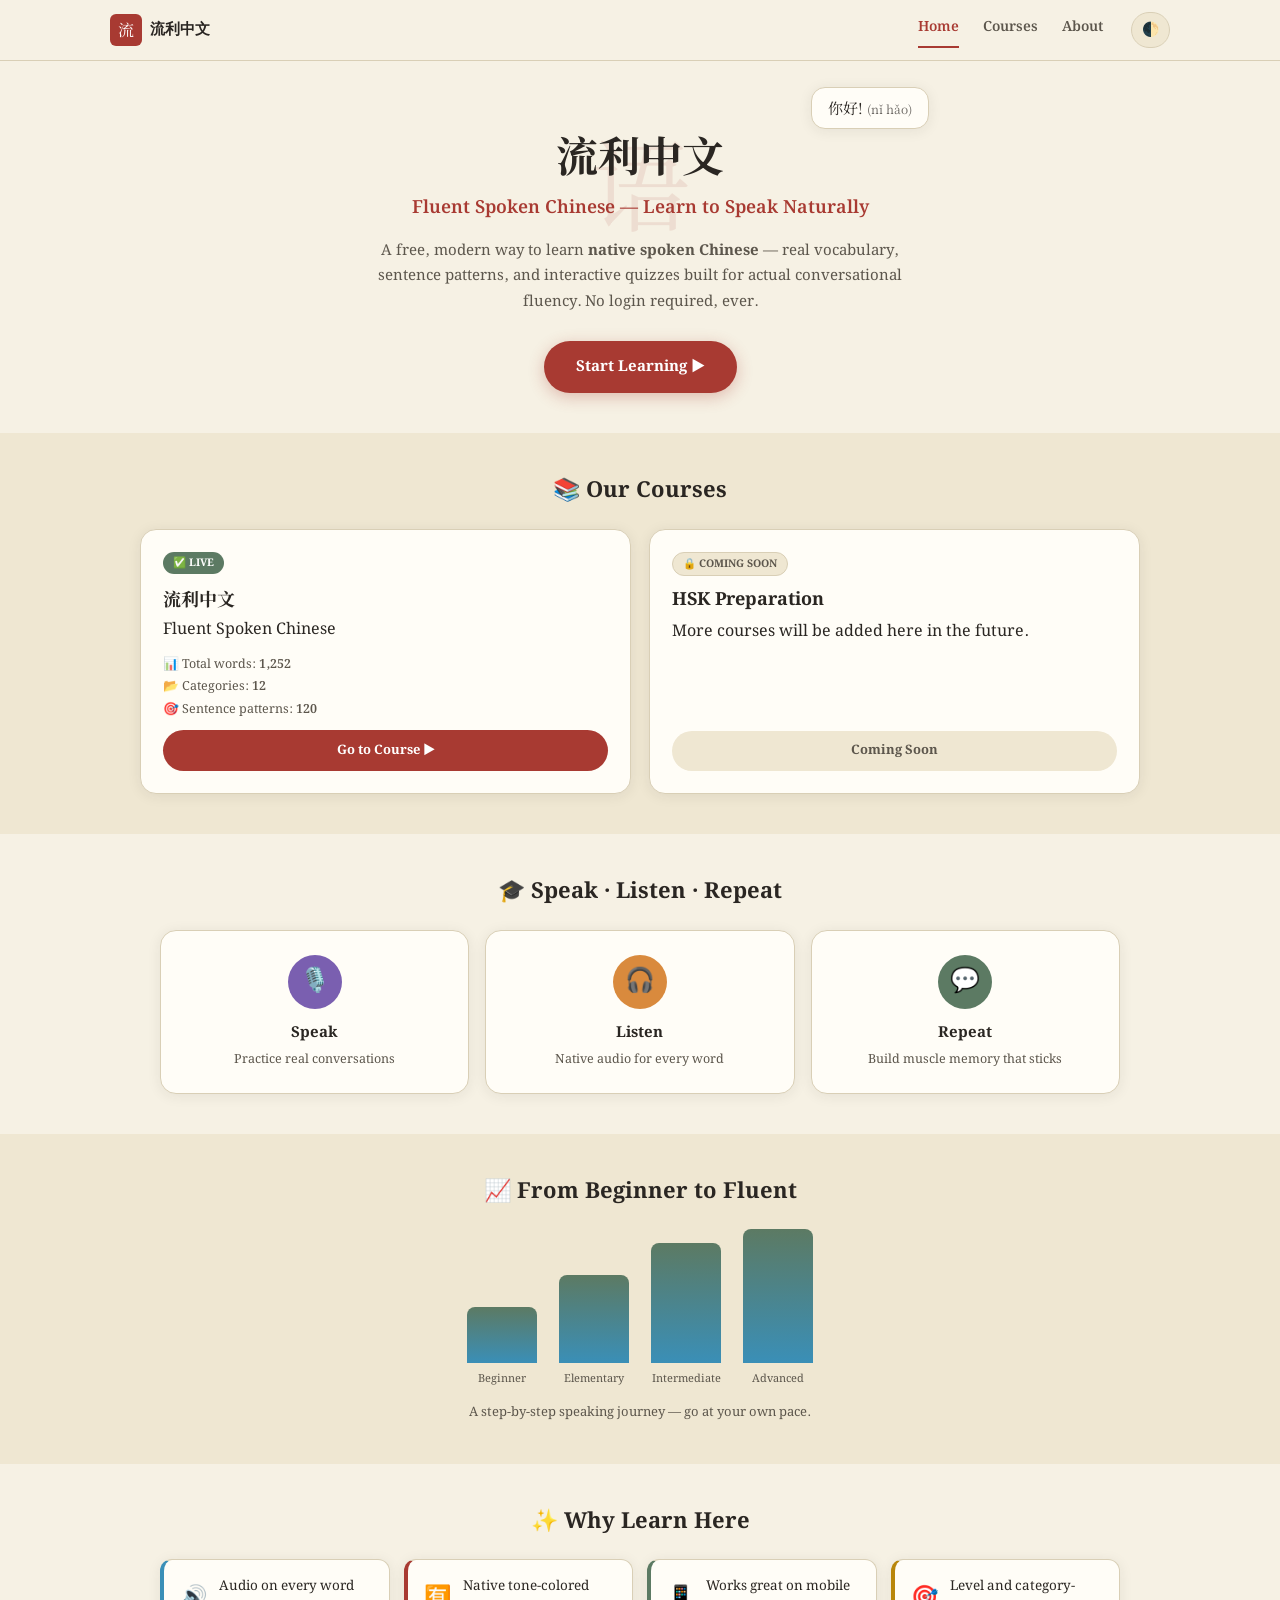
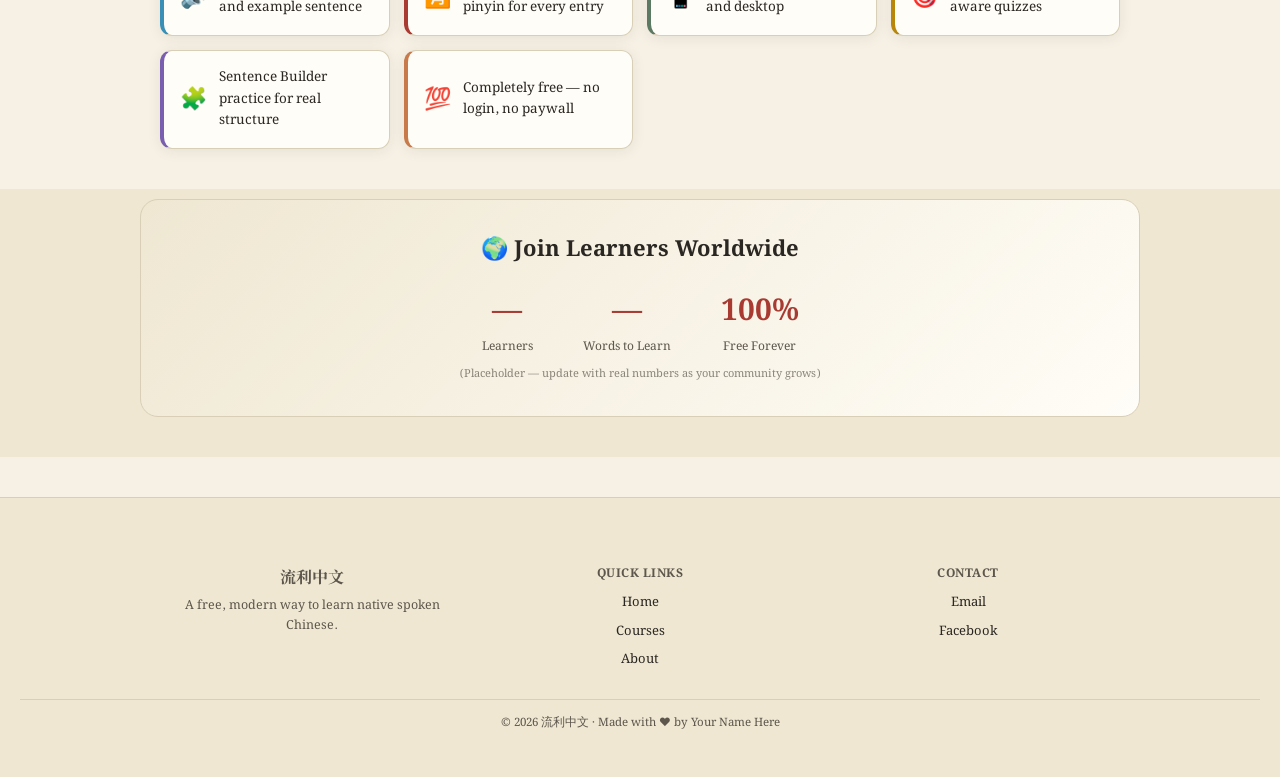
==== index.html @ a58ac1b2 "first commit" ====
<!DOCTYPE html>
<html lang="en" data-lang="en">

<head>
  <meta charset="UTF-8">
  <meta name="viewport" content="width=device-width, initial-scale=1.0">
  <title>流利中文 · Fluent Spoken Chinese — Free Native Spoken Chinese Course</title>
  <meta name="description" content="Learn native spoken Chinese for free — vocabulary, sentence patterns, and interactive quizzes designed for real conversational fluency. No login required.">
  <meta name="keywords" content="learn Chinese, spoken Chinese, Mandarin vocabulary, Chinese quiz, HSK, Chinese sentence patterns, free Chinese course">
  <meta property="og:title" content="流利中文 · Fluent Spoken Chinese">
  <meta property="og:description" content="A free, modern way to learn native spoken Chinese — vocabulary, patterns, and quizzes.">
  <meta property="og:type" content="website">
  <link rel="icon" href="data:image/svg+xml,<svg xmlns=%22http://www.w3.org/2000/svg%22 viewBox=%220 0 100 100%22><text y=%22.9em%22 font-size=%2290%22>流</text></svg>">
  <link rel="preconnect" href="https://fonts.googleapis.com">
  <link
    href="https://fonts.googleapis.com/css2?family=Noto+Serif+SC:wght@400;600;700&family=Noto+Serif+Bengali:wght@400;500;700&family=Inter:wght@400;500;600;700&display=swap"
    rel="stylesheet">
  
  <link rel="stylesheet" href="./fluency_course/fluencyStyle.css">
  
</head>

<body data-theme="light">

  <nav class="site-nav" id="siteNav">
    <div class="site-nav-inner">
      <a href="#" class="site-brand" data-nav="home">
        <span class="site-seal">流</span>
        <span class="site-brand-text">流利中文</span>
      </a>
      <button class="site-hamburger" id="siteHamburger" aria-label="Menu">☰</button>
      <div class="site-nav-links" id="siteNavLinks">
        <a href="#" data-nav="home" class="site-nav-link">Home</a>
        <a href="#" data-nav="courses" class="site-nav-link">Courses</a>
        <a href="#" data-nav="about" class="site-nav-link">About</a>
        <button class="site-theme-btn" id="siteThemeBtn" title="Toggle dark mode">🌓</button>
      </div>
    </div>
  </nav>

  <!-- ============ PAGE: HOME ============ -->
  <div id="pageHome" class="site-page">
    <section class="home-hero">
      <div class="home-hero-brush zh">语</div>
      <div class="hero-bubbles" id="heroBubbles"></div>
      <h1 class="home-hero-title zh">流利中文</h1>
      <p class="home-hero-sub">Fluent Spoken Chinese — Learn to Speak Naturally</p>
      <p class="home-hero-desc">A free, modern way to learn <strong>native spoken Chinese</strong> — real vocabulary, sentence patterns, and interactive quizzes built for actual conversational fluency. No login required, ever.</p>
      <button class="home-cta-btn" data-nav="courses">Start Learning ▶</button>
    </section>

    <section class="home-section">
      <h2 class="home-section-title">📚 Our Courses</h2>
      <div class="course-grid" id="homeCourseGrid"></div>
    </section>

    <section class="home-section">
      <h2 class="home-section-title">🎓 Speak · Listen · Repeat</h2>
      <div class="feature-icon-row">
        <div class="feature-icon-card fic-purple fade-in-up">
          <div class="fic-icon">🎙️</div>
          <div class="fic-title">Speak</div>
          <div class="fic-sub">Practice real conversations</div>
        </div>
        <div class="feature-icon-card fic-orange fade-in-up">
          <div class="fic-icon">🎧</div>
          <div class="fic-title">Listen</div>
          <div class="fic-sub">Native audio for every word</div>
        </div>
        <div class="feature-icon-card fic-green fade-in-up">
          <div class="fic-icon">💬</div>
          <div class="fic-title">Repeat</div>
          <div class="fic-sub">Build muscle memory that sticks</div>
        </div>
      </div>
    </section>

    <section class="home-section">
      <h2 class="home-section-title">📈 From Beginner to Fluent</h2>
      <div class="journey-bar fade-in-up">
        <div class="journey-step" style="--h:35%;"><div class="journey-fill"></div><span>Beginner</span></div>
        <div class="journey-step" style="--h:55%;"><div class="journey-fill"></div><span>Elementary</span></div>
        <div class="journey-step" style="--h:75%;"><div class="journey-fill"></div><span>Intermediate</span></div>
        <div class="journey-step" style="--h:100%;"><div class="journey-fill"></div><span>Advanced</span></div>
      </div>
      <p class="journey-caption">A step-by-step speaking journey — go at your own pace.</p>
    </section>

    <section class="home-section">
      <h2 class="home-section-title">✨ Why Learn Here</h2>
      <div class="why-grid">
        <div class="why-card wc-1 fade-in-up">🔊<span>Audio on every word and example sentence</span></div>
        <div class="why-card wc-2 fade-in-up">🈶<span>Native tone-colored pinyin for every entry</span></div>
        <div class="why-card wc-3 fade-in-up">📱<span>Works great on mobile and desktop</span></div>
        <div class="why-card wc-4 fade-in-up">🎯<span>Level and category-aware quizzes</span></div>
        <div class="why-card wc-5 fade-in-up">🧩<span>Sentence Builder practice for real structure</span></div>
        <div class="why-card wc-6 fade-in-up">💯<span>Completely free — no login, no paywall</span></div>
      </div>
    </section>

    <section class="home-section social-proof-section">
      <div class="social-proof-box fade-in-up">
        <h2 class="home-section-title">🌍 Join Learners Worldwide</h2>
        <div class="social-proof-grid">
          <div><div class="sp-num">—</div><div class="sp-label">Learners</div></div>
          <div><div class="sp-num">—</div><div class="sp-label">Words to Learn</div></div>
          <div><div class="sp-num">100%</div><div class="sp-label">Free Forever</div></div>
        </div>
        <p class="sp-note">(Placeholder — update with real numbers as your community grows)</p>
      </div>
    </section>
  </div>

  <!-- ============ PAGE: ABOUT ============ -->
  <div id="pageAbout" class="site-page" style="display:none;">
    <section class="about-hero-pro">
      <div class="about-hero-pro-inner">
        <div class="about-photo-wrap">
          <img class="about-photo" src="[data-uri]" alt="Creator photo">
        </div>
        <div class="about-hero-text">
          <span class="about-kicker">👋 THE PERSON BEHIND 流利中文</span>
          <h1>Your Name Here</h1>
          <p class="about-role">Creator &amp; Chinese Learner</p>
          <div class="about-links">
            <a href="mailto:hello@example.com">✉️ Email</a>
            <a href="#">📘 Facebook</a>
            <a href="#">▶️ YouTube</a>
          </div>
        </div>
      </div>
    </section>

    <section class="about-body">
      <div class="about-card fade-in-up">
        <h3>📖 My Story</h3>
        <p>Hi! I'm the creator of 流利中文. I started learning Chinese myself and realized how hard it was to find resources focused on <em>real, native spoken Chinese</em> rather than textbook phrases — so I decided to build the course I wished I had.</p>
        <p class="about-placeholder-note">(This is placeholder text — replace with your own story anytime.)</p>
      </div>
      <div class="about-card fade-in-up">
        <h3>🎯 Mission</h3>
        <p>To make practical, native-sounding spoken Chinese accessible to anyone in the world who wants to learn it — completely free, forever.</p>
      </div>
    </section>

    <section class="home-section">
      <h2 class="home-section-title">💼 My Other Projects</h2>
      <div class="projects-grid">
        <div class="project-card fade-in-up">
          <div class="project-thumb">🚀</div>
          <div class="project-name">Project One</div>
          <div class="project-desc">A short description of this project goes here.</div>
          <a href="#" class="project-link">Visit ↗</a>
        </div>
        <div class="project-card fade-in-up">
          <div class="project-thumb">🎨</div>
          <div class="project-name">Project Two</div>
          <div class="project-desc">A short description of this project goes here.</div>
          <a href="#" class="project-link">Visit ↗</a>
        </div>
        <div class="project-card fade-in-up">
          <div class="project-thumb">📦</div>
          <div class="project-name">Project Three</div>
          <div class="project-desc">A short description of this project goes here.</div>
          <a href="#" class="project-link">Visit ↗</a>
        </div>
      </div>
    </section>
  </div>

  <!-- ============ PAGE: COURSES ============ -->
  <div id="pageCourses" class="site-page" style="display:none;">
    <section class="home-section">
      <h1 class="home-section-title">📚 All Courses</h1>
      <div class="course-grid" id="coursesPageGrid"></div>
    </section>
  </div>

  <!-- ============ PAGE: APP (existing vocabulary course) ============ -->
  <div id="pageApp" class="site-page" style="display:none;">

  <header>
    <div class="brand">
      <button class="pill-btn" id="menuToggle" style="display:none; padding:7px 10px;" aria-label="Menu">☰</button>
      <div class="seal">流</div>
      <h1>流利中文 <span data-lang-el="bn">ফ্লুয়েন্ট স্পোকেন চাইনিজ · ডেমো</span><span data-lang-el="en">Fluent Spoken
          Chinese · Demo</span></h1>
    </div>
    <div class="header-controls">
      <button class="pill-btn" id="langBtn">🌐 <span data-lang-el="bn">English করো</span><span data-lang-el="en">Switch
          to Bangla</span></button>
      <button class="pill-btn" id="themeBtn">🌓 <span data-lang-el="bn">ডার্ক মোড</span><span data-lang-el="en">Dark
          Mode</span></button>
      <div style="position:relative;">
        <button class="pill-btn" id="voiceBtn">🔊 <span data-lang-el="bn">ভয়েস</span><span
            data-lang-el="en">Voice</span> ▾</button>
        <div id="voiceDropdown" class="voice-dropdown"></div>
      </div>
      <div class="speed-group" id="speedGroup">
        <button class="speed-btn" data-speed="slow">🐢</button>
        <button class="speed-btn active" data-speed="normal">🚶</button>
        <button class="speed-btn" data-speed="fast">🏃</button>
      </div>
    </div>
  </header>

  <div class="sidebar-backdrop" id="backdrop"></div>

  <div class="layout">
    <nav class="sidebar" id="sidebar"></nav>

    <main>
      <section class="hero">
        <div class="brush zh">语</div>
        <div class="hero-text">
          <h2 data-lang-el="bn">প্রতিদিন অল্প অল্প করে, স্বাভাবিকভাবে চাইনিজ বলতে শিখুন</h2>
          <h2 data-lang-el="en">Learn to speak Chinese naturally, a little every day</h2>
          <p data-lang-el="bn">এটি একটি sample demo — অল্প কিছু vocabulary যোগ করা হয়েছে design ও feature দেখানোর জন্য।
            Full content পরের ধাপে আসবে।</p>
          <p data-lang-el="en">This is a sample demo — a small set of vocabulary previews the design and features. Full
            content comes in the next steps.</p>
        </div>
      </section>

      <div class="search-wrap">
        <div class="search-box">
          <span>🔍</span>
          <input id="searchInput" type="text" placeholder="Search / খুঁজুন / 搜索 / pinyin...">
        </div>
        <button class="pill-btn" id="bookmarkFilterBtn">🔖 <span data-lang-el="bn">বুকমার্ক</span><span data-lang-el="en">Bookmarks</span> (<span id="bookmarkFilterCount">0</span>)</button>
      </div>

      <div id="filterBar"></div>
      <div id="categoryIntro"></div>
      <div id="quizPanelBox"></div>
      <div id="cardGrid"></div>
    </main>
  </div>

  <div class="float-toolbar" id="floatToolbar">
    <button class="float-icon-btn" id="floatLangBtn" title="Language">🌐</button>
    <button class="float-icon-btn" id="floatThemeBtn" title="Dark mode">🌓</button>
    <div class="float-toolbar-divider"></div>
    <div style="position:relative;">
      <button class="float-icon-btn" id="floatVoiceBtn" title="Voice">🔊</button>
      <div id="floatVoiceDropdown" class="voice-dropdown"></div>
    </div>
    <div class="float-speed-group" id="floatSpeedGroup">
      <button class="float-speed-btn" data-speed="slow" title="Slow">🐢</button>
      <button class="float-speed-btn active" data-speed="normal" title="Normal">🚶</button>
      <button class="float-speed-btn" data-speed="fast" title="Fast">🏃</button>
    </div>
  </div>

  <button id="floatingQuizBtn" title="Quiz">🎯</button>

  </div> <!-- /#pageApp -->

  <footer class="site-footer">
    <div class="site-footer-inner">
      <div class="footer-col">
        <div class="footer-brand zh">流利中文</div>
        <p>A free, modern way to learn native spoken Chinese.</p>
      </div>
      <div class="footer-col">
        <div class="footer-col-title">Quick Links</div>
        <a href="#" data-nav="home">Home</a>
        <a href="#" data-nav="courses">Courses</a>
        <a href="#" data-nav="about">About</a>
      </div>
      <div class="footer-col">
        <div class="footer-col-title">Contact</div>
        <a href="mailto:hello@example.com">Email</a>
        <a href="#">Facebook</a>
      </div>
    </div>
    <div class="footer-bottom">© <span id="footerYear"></span> 流利中文 · Made with ❤️ by Your Name Here</div>
  </footer>

  <div class="modal-overlay" id="quizModal">
    <div class="modal quiz-modal-inner" style="position:relative;">
      <div class="qz-xp-popup" id="quizXpPopup"></div>
      <button class="modal-close" id="quizClose">✕</button>
      <div class="qz-header-row">
        <div id="quizScopeLabel" class="qz-scope"></div>
        <div style="display:flex; align-items:center; gap:8px; position:relative;">
          <div id="quizHeartsBox" class="qz-hearts"></div>
          <button id="quizSettingsBtn" class="qz-voicelang-btn" title="Voice settings">⚙️ 🔊</button>
          <div id="quizSettingsPanel" class="qz-settings-panel">
            <div class="qz-settings-row">
              <label><span data-lang-el="bn">ফিডব্যাক ভাষা</span><span data-lang-el="en">Feedback language</span></label>
              <div class="qz-lang-toggle">
                <button class="qz-lang-opt active" data-lang="zh">中文</button>
                <button class="qz-lang-opt" data-lang="en">English</button>
              </div>
            </div>
            <div class="qz-settings-row">
              <label><span data-lang-el="bn">ভয়েস বেছে নিন</span><span data-lang-el="en">Choose voice</span></label>
              <select id="qzVoiceSelect"></select>
            </div>
            <div class="qz-settings-row">
              <label><span data-lang-el="bn">গতি</span><span data-lang-el="en">Speed</span></label>
              <div class="speed-group" id="qzSpeedGroup">
                <button class="qz-speed-btn" data-speed="slow">🐢</button>
                <button class="qz-speed-btn active" data-speed="normal">🚶</button>
                <button class="qz-speed-btn" data-speed="fast">🏃</button>
              </div>
            </div>
          </div>
        </div>
      </div>
      <div class="qz-progress-wrap">
        <svg class="qz-ring" viewBox="0 0 40 40">
          <circle class="qz-ring-bg" cx="20" cy="20" r="17"></circle>
          <circle class="qz-ring-fill" id="quizRingFill" cx="20" cy="20" r="17"></circle>
        </svg>
        <div class="qz-progress-bar"><div class="qz-progress-fill" id="quizProgressFill"></div></div>
      </div>
      <div class="qz-stats-row">
        <span id="quizProgress">1 / 8</span>
        <span>✅ <span id="qzCorrectCount">0</span></span>
        <span>❌ <span id="qzWrongCount">0</span></span>
        <span>🔥 <span id="qzStreak">0</span></span>
        <span>⭐ <span id="qzScore">0</span></span>
      </div>

      <div id="quizQuestionArea"></div>

      <div id="quizFeedbackToast" class="qz-feedback-toast"></div>

      <div id="quizSummaryArea" style="display:none;"></div>
    </div>
  </div>
<!-- <script src="./newData.js"></script> -->
<script src="./fluency_course/fluencyScript.js"></script>
 
</body>

</html>
---- fluency_course/fluencyStyle.css ----
:root {
      --paper: #F6F1E4;
      --paper-alt: #EFE7D2;
      --ink: #2A2622;
      --ink-soft: #5C564C;
      --seal: #A83A32;
      --seal-soft: #C97A6D;
      --jade: #5C7A63;
      --jade-soft: #8FAE96;
      --line: #D9CFB6;
      --card-bg: #FFFDF7;
      --radius: 14px;
      --shadow: 0 2px 14px rgba(42, 38, 34, 0.08);
      --t1: #C1443C;
      /* 1st tone - flat/high red */
      --t2: #B8860B;
      /* 2nd tone - rising amber */
      --t3: #3B7A57;
      /* 3rd tone - dipping green */
      --t4: #3A5FA8;
      /* 4th tone - falling blue */
      --t0: #8B8378;
      /* neutral tone - grey */
    }

    [data-theme="dark"] {
      --paper: #1B1917;
      --paper-alt: #231F1B;
      --ink: #EDE6D6;
      --ink-soft: #B8AF9C;
      --card-bg: #26221D;
      --line: #3A342C;
      --shadow: 0 2px 20px rgba(0, 0, 0, 0.4);
      color-scheme: dark;
    }
    body { color-scheme: light; }
    body[data-theme="dark"] { color-scheme: dark; }
    select { background-color: var(--card-bg); color: var(--ink); }

    * {
      box-sizing: border-box;
      margin: 0;
      padding: 0;
    }

    body {
      background: var(--paper);
      color: var(--ink);
      font-family: 'Noto Serif Bengali', 'Inter', sans-serif;
      line-height: 1.6;
      transition: background .3s, color .3s;
      min-height: 100vh;
    }

    .zh {
      font-family: 'Noto Serif SC', serif;
    }

    a {
      color: inherit;
    }

    button {
      font-family: inherit;
      cursor: pointer;
    }

    /* ---------- Header ---------- */
    header {
      position: sticky;
      top: 0;
      z-index: 50;
      background: var(--paper);
      border-bottom: 1px solid var(--line);
      padding: 12px 18px;
      display: flex;
      align-items: center;
      justify-content: space-between;
      gap: 10px;
      flex-wrap: wrap;
    }

    .brand {
      display: flex;
      align-items: center;
      gap: 10px;
    }

    .brand .seal {
      width: 38px;
      height: 38px;
      border-radius: 6px;
      background: var(--seal);
      color: #fff;
      display: flex;
      align-items: center;
      justify-content: center;
      font-family: 'Noto Serif SC', serif;
      font-size: 20px;
      font-weight: 700;
      box-shadow: var(--shadow);
      flex-shrink: 0;
    }

    .brand h1 {
      font-size: 16px;
      font-weight: 600;
      letter-spacing: .3px;
    }

    .brand h1 span {
      display: block;
      font-size: 11px;
      color: var(--ink-soft);
      font-family: 'Inter', sans-serif;
      font-weight: 400;
    }

    .header-controls {
      display: flex;
      align-items: center;
      gap: 8px;
      flex-wrap: wrap;
    }

    .pill-btn {
      background: var(--card-bg);
      border: 1px solid var(--line);
      border-radius: 999px;
      padding: 7px 14px;
      font-size: 13px;
      color: var(--ink);
      display: flex;
      align-items: center;
      gap: 6px;
      transition: .2s;
    }

    .pill-btn:hover {
      border-color: var(--seal);
      color: var(--seal);
    }

    .speed-group {
      display: flex;
      background: var(--card-bg);
      border: 1px solid var(--line);
      border-radius: 999px;
      padding: 3px;
      gap: 2px;
    }
    .speed-btn {
      background: none;
      border: none;
      border-radius: 999px;
      padding: 5px 9px;
      font-size: 13px;
      cursor: pointer;
      color: var(--ink-soft);
    }
    .speed-btn.active {
      background: var(--jade);
      color: #fff;
    }
    .qz-speed-btn {
      background: none;
      border: 1px solid var(--line);
      border-radius: 999px;
      padding: 5px 9px;
      font-size: 13px;
      cursor: pointer;
      color: var(--ink-soft);
    }
    .qz-speed-btn.active {
      background: var(--jade);
      color: #fff;
      border-color: var(--jade);
    }

    .pill-btn.active {
      background: var(--seal);
      color: #fff;
      border-color: var(--seal);
    }
    .pill-btn:disabled {
      opacity: .4;
      cursor: default;
    }
    .pill-btn:disabled:hover { border-color: var(--line); }

    /* ---------- Layout ---------- */
    .layout {
      display: flex;
      max-width: 1280px;
      margin: 0 auto;
    }

    nav.sidebar {
      width: 220px;
      flex-shrink: 0;
      padding: 20px 10px;
      position: sticky;
      top: 63px;
      height: calc(100vh - 63px);
      overflow-y: auto;
      border-right: 1px solid var(--line);
    }

    nav.sidebar .cat-btn {
      width: 100%;
      text-align: left;
      background: none;
      border: none;
      padding: 10px 12px;
      border-radius: 8px;
      font-size: 14px;
      color: var(--ink-soft);
      display: flex;
      justify-content: space-between;
      margin-bottom: 2px;
    }

    nav.sidebar .cat-btn:hover {
      background: var(--paper-alt);
      color: var(--ink);
    }

    nav.sidebar .cat-btn.active {
      background: var(--seal);
      color: #fff;
    }

    nav.sidebar .cat-btn .count {
      font-size: 11px;
      opacity: .75;
    }

    main {
      flex: 1;
      padding: 24px 20px 60px;
      min-width: 0;
    }

    /* ---------- Hero ---------- */
    .hero {
      display: flex;
      align-items: center;
      gap: 24px;
      padding: 28px 24px;
      margin-bottom: 26px;
      background: var(--card-bg);
      border-radius: var(--radius);
      border: 1px solid var(--line);
      box-shadow: var(--shadow);
      position: relative;
      overflow: hidden;
    }

    .hero .brush {
      font-family: 'Noto Serif SC', serif;
      font-size: 76px;
      color: var(--seal);
      opacity: .14;
      position: absolute;
      right: 10px;
      top: 50%;
      transform: translateY(-50%);
      pointer-events: none;
      user-select: none;
    }

    .hero-text h2 {
      font-size: 22px;
      margin-bottom: 6px;
    }

    .hero-text p {
      font-size: 14px;
      color: var(--ink-soft);
      max-width: 520px;
    }

    /* ---------- Category Intro Banner ---------- */
    .cat-intro {
      background: var(--card-bg);
      border: 1px solid var(--line);
      border-left: 3px solid var(--seal);
      border-radius: 12px;
      padding: 16px 20px;
      margin-bottom: 18px;
      font-size: 13.5px;
      line-height: 1.7;
    }
    .cat-intro h4 {
      font-size: 14px;
      margin-bottom: 8px;
      color: var(--seal);
    }
    .cat-intro .tense-row {
      margin: 8px 0;
    }
    .cat-intro .tense-label {
      font-weight: 600;
      display: inline-block;
      margin-bottom: 3px;
    }
    .cat-intro .word-list {
      color: var(--ink-soft);
      margin-bottom: 3px;
    }
    .cat-intro .ex-line {
      margin: 2px 0 2px 10px;
      color: var(--ink);
    }
    .cat-intro .warn-note {
      margin-top: 8px;
      padding-top: 8px;
      border-top: 1px dashed var(--line);
      color: var(--ink-soft);
      font-size: 12.5px;
    }

    /* ---------- Search ---------- */
    .search-wrap {
      margin-bottom: 20px;
      display: flex;
      gap: 10px;
      flex-wrap: wrap;
    }

    .search-box {
      flex: 1;
      min-width: 220px;
      display: flex;
      align-items: center;
      gap: 8px;
      background: var(--card-bg);
      border: 1px solid var(--line);
      border-radius: 999px;
      padding: 10px 16px;
    }

    .search-box input {
      border: none;
      outline: none;
      background: none;
      width: 100%;
      font-size: 14px;
      color: var(--ink);
    }

    .quiz-cta {
      background: var(--jade);
      color: #fff;
      border: none;
      border-radius: 999px;
      padding: 10px 18px;
      font-size: 13px;
      font-weight: 600;
      box-shadow: var(--shadow);
    }

    /* ---------- Quiz Panel ---------- */
    .quiz-panel {
      background: linear-gradient(135deg, var(--jade) 0%, #4c6b53 100%);
      border-radius: 16px;
      padding: 18px 20px;
      margin-bottom: 20px;
      box-shadow: var(--shadow);
      color: #fff;
    }
    .quiz-panel .qp-title {
      font-size: 14px;
      font-weight: 700;
      margin-bottom: 12px;
      display: flex;
      align-items: center;
      gap: 8px;
    }
    .quiz-tiles {
      display: grid;
      grid-template-columns: repeat(auto-fit, minmax(180px, 1fr));
      gap: 12px;
    }
    .quiz-tile {
      background: rgba(255,255,255,.12);
      border: 1px solid rgba(255,255,255,.25);
      border-radius: 12px;
      padding: 12px 14px;
    }
    .quiz-tile .qt-label {
      font-size: 12.5px;
      font-weight: 700;
      margin-bottom: 4px;
      display: flex;
      align-items: center;
      gap: 6px;
    }
    .quiz-tile .qt-sub {
      font-size: 11px;
      opacity: .85;
      margin-bottom: 8px;
    }
    .quiz-tile select {
      width: 100%;
      background: rgba(255,255,255,.9);
      border: none;
      border-radius: 7px;
      padding: 6px 8px;
      font-size: 12px;
      color: #2A2622;
      margin-bottom: 8px;
      color-scheme: light;
    }
    .quiz-tile button.qt-start {
      width: 100%;
      background: #fff;
      color: var(--jade);
      border: none;
      border-radius: 8px;
      padding: 7px;
      font-size: 12.5px;
      font-weight: 700;
      cursor: pointer;
    }
    .quiz-tile button.qt-start:hover { opacity: .9; }
    .quiz-panel-options {
      display: flex;
      gap: 14px;
      flex-wrap: wrap;
      margin-top: 12px;
      padding-top: 12px;
      border-top: 1px solid rgba(255,255,255,.2);
      font-size: 11.5px;
    }
    .quiz-panel-options label { display: block; margin-bottom: 4px; opacity: .9; }
    .quiz-panel-options select {
      background: rgba(255,255,255,.9);
      border: none;
      border-radius: 7px;
      padding: 5px 8px;
      font-size: 12px;
      color: #2A2622;
      color-scheme: light;
    }

    /* ---------- Sentence Builder ---------- */
    .qz-builder-strip {
      min-height: 52px;
      border: 2px dashed var(--line);
      border-radius: 10px;
      padding: 8px;
      display: flex;
      flex-wrap: wrap;
      gap: 6px;
      margin-bottom: 14px;
      align-items: center;
    }
    .qz-builder-strip.filled { border-style: solid; }
    .qz-word-bank { display: flex; flex-wrap: wrap; gap: 8px; justify-content: center; }
    .qz-word-chip {
      background: var(--paper-alt);
      border: 1.5px solid var(--line);
      border-radius: 10px;
      padding: 8px 14px;
      font-size: 18px;
      cursor: pointer;
      transition: .15s;
    }
    .qz-word-chip:hover { border-color: var(--seal); transform: translateY(-2px); }
    .qz-word-chip.placed { opacity: .35; pointer-events: none; }
    .qz-strip-chip {
      background: var(--card-bg);
      border: 1.5px solid var(--jade);
      border-radius: 10px;
      padding: 8px 14px;
      font-size: 18px;
      cursor: pointer;
    }
    .qz-check-btn {
      display: block;
      width: 100%;
      margin-top: 14px;
      background: var(--jade);
      color: #fff;
      border: none;
      border-radius: 10px;
      padding: 12px;
      font-size: 14px;
      font-weight: 700;
      cursor: pointer;
    }
    .qz-check-btn:disabled { opacity: .4; cursor: default; }

    /* ---------- XP Popup ---------- */
    .qz-xp-popup {
      position: absolute;
      right: 20px;
      top: 60px;
      font-size: 16px;
      font-weight: 800;
      color: var(--jade);
      opacity: 0;
      pointer-events: none;
    }
    .qz-xp-popup.animate { animation: qzXpFloat 1s ease forwards; }
    @keyframes qzXpFloat {
      0% { opacity: 0; transform: translateY(0); }
      20% { opacity: 1; transform: translateY(-6px); }
      100% { opacity: 0; transform: translateY(-34px); }
    }

    #floatingQuizBtn {
      position: fixed;
      right: 20px;
      bottom: 24px;
      width: 54px;
      height: 54px;
      border-radius: 50%;
      background: var(--seal);
      color: #fff;
      border: none;
      font-size: 22px;
      box-shadow: 0 4px 14px rgba(0,0,0,.25);
      cursor: pointer;
      z-index: 60;
    }
    #floatVoiceDropdown {
      right: 54px;
      left: auto;
      top: auto;
      bottom: 0;
    }

    .float-toolbar {
      position: fixed;
      right: 20px;
      bottom: 92px;
      display: flex;
      flex-direction: column;
      align-items: center;
      gap: 10px;
      z-index: 59;
      opacity: 0;
      transform: translateY(10px);
      pointer-events: none;
      transition: opacity .25s, transform .25s;
    }
    .float-toolbar.show { opacity: 1; transform: translateY(0); pointer-events: auto; }
    .float-icon-btn {
      width: 44px; height: 44px;
      border-radius: 50%;
      background: var(--card-bg);
      border: 1px solid var(--line);
      color: var(--ink);
      font-size: 17px;
      cursor: pointer;
      box-shadow: 0 3px 10px rgba(0,0,0,.15);
    }
    .float-icon-btn:hover { border-color: var(--seal); transform: scale(1.06); }
    .float-toolbar-divider { width: 26px; height: 1px; background: var(--line); margin: 2px 0; }
    .float-speed-group {
      background: var(--card-bg);
      border: 1px solid var(--line);
      border-radius: 22px;
      display: flex;
      flex-direction: column;
      gap: 2px;
      padding: 4px;
      box-shadow: 0 3px 10px rgba(0,0,0,.15);
    }
    .float-speed-btn {
      width: 34px; height: 34px;
      border-radius: 50%;
      background: none;
      border: none;
      font-size: 13px;
      cursor: pointer;
      color: var(--ink-soft);
    }
    .float-speed-btn.active { background: var(--jade); color: #fff; }
    #floatVoiceDropdown {
      position: absolute;
      right: 54px;
      bottom: 0;
    }
    @media (max-width: 720px) {
      .float-toolbar { right: 12px; bottom: 84px; gap: 8px; }
      .float-icon-btn { width: 38px; height: 38px; font-size: 15px; }
    }

    /* ---------- Level/Subtopic Filter Bar ---------- */
    .filter-bar {
      background: linear-gradient(135deg, var(--card-bg) 0%, var(--paper-alt) 100%);
      border: 1px solid var(--line);
      border-radius: 16px;
      padding: 18px 20px;
      margin-bottom: 20px;
      box-shadow: var(--shadow);
    }
    .filter-bar .filter-header-row {
      display: flex;
      align-items: center;
      justify-content: space-between;
      margin-bottom: 12px;
      flex-wrap: wrap;
      gap: 8px;
    }
    .filter-bar .filter-title {
      font-size: 13px;
      color: var(--ink-soft);
      font-weight: 600;
    }
    .filter-bar .total-badge {
      background: var(--ink);
      color: var(--paper);
      font-size: 11.5px;
      font-weight: 700;
      border-radius: 999px;
      padding: 4px 12px;
      white-space: nowrap;
    }
    .level-pills {
      display: flex;
      flex-wrap: wrap;
      gap: 8px;
      margin-bottom: 14px;
    }
    .level-pill {
      background: var(--card-bg);
      border: 1.5px solid var(--line);
      border-radius: 12px;
      padding: 8px 13px;
      cursor: pointer;
      text-align: left;
      min-width: 100px;
      transition: .15s;
      position: relative;
    }
    .level-pill:hover { border-color: var(--seal); transform: translateY(-1px); }
    .level-pill.active {
      background: var(--seal);
      border-color: var(--seal);
      color: #fff;
      box-shadow: 0 3px 10px rgba(168,58,50,.3);
    }
    .level-pill .lp-top {
      font-size: 12.5px;
      font-weight: 700;
      display: flex;
      align-items: center;
      justify-content: space-between;
      gap: 6px;
    }
    .level-pill .lp-count {
      font-size: 10px;
      font-weight: 700;
      background: rgba(0,0,0,.08);
      border-radius: 999px;
      padding: 1px 7px;
    }
    .level-pill.active .lp-count { background: rgba(255,255,255,.25); }
    .level-pill .lp-sub { font-size: 10.5px; opacity: .8; margin-top: 2px; }
    .level-pill .lp-catcount { font-size: 9.5px; opacity: .65; margin-top: 2px; }
    .subtopic-row {
      display: flex;
      align-items: center;
      gap: 10px;
      flex-wrap: wrap;
      padding-top: 12px;
      border-top: 1px solid var(--line);
    }
    .subtopic-row label {
      font-size: 12.5px;
      color: var(--ink-soft);
      font-weight: 600;
    }
    .subtopic-select {
      background: var(--card-bg);
      border: 1px solid var(--line);
      border-radius: 9px;
      padding: 7px 12px;
      font-size: 13px;
      color: var(--ink);
      max-width: 300px;
      cursor: pointer;
    }
    .level-context {
      font-size: 12.5px;
      color: var(--ink-soft);
      margin-top: 12px;
      padding: 8px 12px;
      background: var(--card-bg);
      border-radius: 9px;
      border-left: 3px solid var(--seal);
    }
    .level-context strong { color: var(--seal); }

    /* ---------- Collapsible Category Sections ---------- */
    .cat-section { margin-bottom: 20px; }
    .cat-section-header {
      display: flex;
      align-items: center;
      justify-content: space-between;
      background: var(--card-bg);
      border: 1px solid var(--line);
      border-left: 4px solid var(--jade);
      border-radius: 10px;
      padding: 12px 16px;
      cursor: pointer;
      margin-bottom: 14px;
      box-shadow: var(--shadow);
      transition: .15s;
    }
    .cat-section-header:hover { border-left-color: var(--seal); }
    .cat-section-header .cs-title {
      font-size: 14.5px;
      font-weight: 700;
      display: flex;
      align-items: center;
      gap: 9px;
      color: var(--ink);
    }
    .cat-section-header .cs-icon {
      width: 26px; height: 26px;
      border-radius: 7px;
      background: var(--jade);
      color: #fff;
      display: flex;
      align-items: center;
      justify-content: center;
      font-size: 13px;
      flex-shrink: 0;
    }
    .cat-section-header .cs-count {
      font-size: 11.5px;
      font-weight: 700;
      color: var(--jade);
      background: var(--paper-alt);
      border: 1px solid var(--line);
      border-radius: 999px;
      padding: 3px 12px;
    }
    .cat-section-header .cs-right {
      display: flex;
      align-items: center;
      gap: 10px;
    }
    .cat-section-header .cs-toggle {
      font-size: 13px;
      color: var(--ink-soft);
      transition: transform .2s;
      display: inline-block;
    }
    .cat-section.collapsed .cs-toggle { transform: rotate(-90deg); }
    .cat-section.collapsed .cat-section-grid { display: none; }
    .cat-section-grid {
      display: grid;
      grid-template-columns: repeat(auto-fill, minmax(260px, 1fr));
      gap: 14px;
    }

    /* ---------- Cards ---------- */
    .cat-intro {
      background: var(--card-bg); border: 1px solid var(--line); border-left: 4px solid var(--seal);
      border-radius: var(--radius); padding: 16px 18px; margin-bottom: 16px; font-size: 13.5px; line-height: 1.8;
    }
    .cat-intro h4 { font-size: 15px; margin-bottom: 8px; }
    .cat-intro .tgroup { margin: 10px 0; }
    .cat-intro .tgroup .label { font-weight: 600; color: var(--seal); font-size: 13px; margin-bottom: 3px; }
    .cat-intro .words { color: var(--ink-soft); margin-bottom: 4px; }
    .cat-intro .ex-line { padding-left: 12px; border-left: 2px solid var(--line); margin: 3px 0 3px 4px; }
    .cat-intro .warn { margin-top: 10px; background: var(--paper-alt); border-radius: 6px; padding: 8px 10px; font-size: 12.5px; }
    .grid {
      display: grid;
      grid-template-columns: repeat(auto-fill, minmax(260px, 1fr));
      gap: 14px;
    }

    .card {
      background: var(--card-bg);
      border: 1px solid var(--line);
      border-radius: var(--radius);
      padding: 16px;
      box-shadow: var(--shadow);
      position: relative;
    }

    .card-top {
      display: flex;
      justify-content: space-between;
      align-items: flex-start;
      gap: 8px;
    }

    .card .zh-word {
      font-size: 28px;
      font-weight: 700;
    }

    .pinyin {
      font-size: 14px;
      margin-top: 2px;
      letter-spacing: .3px;
    }

    .pinyin span {
      font-weight: 600;
    }

    .meaning {
      font-size: 13px;
      color: var(--ink-soft);
      margin-top: 6px;
    }

    .meaning .en {
      display: block;
    }

    .meaning .bn {
      display: block;
      font-family: 'Noto Serif Bengali', serif;
    }

    .card .icon-btn {
      background: none;
      border: 1px solid var(--line);
      border-radius: 50%;
      width: 32px;
      height: 32px;
      display: flex;
      align-items: center;
      justify-content: center;
      font-size: 14px;
      color: var(--ink-soft);
      flex-shrink: 0;
    }

    .card .icon-btn:hover {
      border-color: var(--seal);
      color: var(--seal);
    }

    .card .icon-btn.bookmarked {
      color: var(--seal);
      border-color: var(--seal);
    }

    .card-actions {
      display: flex;
      gap: 6px;
      margin-top: 10px;
    }

    .stars {
      font-size: 11px;
      color: var(--t2);
      margin-top: 6px;
    }

    .usage-note {
      margin-top: 10px;
      font-size: 12.5px;
      background: var(--paper-alt);
      border-left: 3px solid var(--jade);
      padding: 8px 10px;
      border-radius: 6px;
      color: var(--ink);
    }

    .example {
      margin-top: 8px;
      font-size: 12.5px;
      padding: 8px 30px 8px 10px;
      border: 1px dashed var(--line);
      border-radius: 8px;
      position: relative;
    }

    .example .zh {
      font-size: 14px;
    }

    .example .py {
      color: var(--ink-soft);
      font-size: 12px;
    }

    .example .bn {
      color: var(--ink-soft);
      font-size: 12px;
    }

    .more-ex-btn {
      margin-top: 6px;
      background: none;
      border: none;
      color: var(--seal);
      font-size: 12px;
      font-weight: 600;
      text-decoration: underline;
      padding: 0;
    }

    .extra-examples {
      margin-top: 6px;
      display: none;
    }

    .extra-examples.show {
      display: block;
    }

    footer {
      text-align: center;
      padding: 30px 20px;
      font-size: 12px;
      color: var(--ink-soft);
      border-top: 1px solid var(--line);
    }

    /* ---------- Quiz Modal ---------- */
    .modal-overlay {
      position: fixed;
      inset: 0;
      background: rgba(20, 18, 16, .55);
      display: none;
      align-items: center;
      justify-content: center;
      z-index: 100;
      padding: 16px;
    }

    .modal-overlay.show {
      display: flex;
    }

    .modal {
      background: var(--card-bg);
      border-radius: var(--radius);
      padding: 26px;
      max-width: 420px;
      width: 100%;
      text-align: center;
      box-shadow: var(--shadow);
    }

    .quiz-modal-inner { max-width: 460px; text-align: left; padding-top: 34px; }
    .qz-header-row {
      display: flex;
      justify-content: space-between;
      align-items: center;
      margin-bottom: 10px;
    }
    .qz-scope { font-size: 13px; font-weight: 700; color: var(--seal); }
    .qz-voicelang-btn {
      background: var(--paper-alt);
      border: 1px solid var(--line);
      border-radius: 999px;
      padding: 4px 10px;
      font-size: 11.5px;
      cursor: pointer;
      color: var(--ink);
    }
    .qz-settings-panel {
      display: none;
      position: absolute;
      right: 0;
      top: calc(100% + 6px);
      background: var(--card-bg);
      border: 1px solid var(--line);
      border-radius: 12px;
      box-shadow: var(--shadow);
      padding: 12px;
      min-width: 220px;
      z-index: 90;
    }
    .qz-settings-panel.show { display: block; }
    .qz-settings-row { margin-bottom: 10px; }
    .qz-settings-row:last-child { margin-bottom: 0; }
    .qz-settings-row label {
      display: block;
      font-size: 11px;
      color: var(--ink-soft);
      margin-bottom: 4px;
      font-weight: 600;
    }
    .qz-settings-row select {
      width: 100%;
      background: var(--paper-alt);
      border: 1px solid var(--line);
      border-radius: 7px;
      padding: 6px 8px;
      font-size: 12px;
      color: var(--ink);
    }
    .qz-lang-toggle { display: flex; gap: 6px; }
    .qz-lang-opt {
      flex: 1;
      background: var(--paper-alt);
      border: 1px solid var(--line);
      border-radius: 7px;
      padding: 6px;
      font-size: 12px;
      cursor: pointer;
    }
    .qz-lang-opt.active { background: var(--seal); color: #fff; border-color: var(--seal); }
    .qz-hearts { font-size: 14px; letter-spacing: 1px; }
    .qz-hearts .heart-lost { opacity: .3; filter: grayscale(1); transition: .3s; }
    .qz-progress-wrap {
      display: flex;
      align-items: center;
      gap: 10px;
      margin-bottom: 8px;
    }
    .qz-ring { width: 36px; height: 36px; flex-shrink: 0; transform: rotate(-90deg); }
    .qz-ring-bg { fill: none; stroke: var(--paper-alt); stroke-width: 4; }
    .qz-ring-fill {
      fill: none;
      stroke: var(--jade);
      stroke-width: 4;
      stroke-linecap: round;
      stroke-dasharray: 106.8;
      stroke-dashoffset: 106.8;
      transition: stroke-dashoffset .3s;
    }
    .qz-progress-bar {
      width: 100%;
      height: 7px;
      background: var(--paper-alt);
      border-radius: 999px;
      overflow: hidden;
      margin-bottom: 0;
      flex: 1;
    }
    .qz-progress-fill {
      height: 100%;
      background: var(--jade);
      width: 0%;
      transition: width .25s;
    }
    .qz-stats-row {
      display: flex;
      justify-content: space-between;
      font-size: 12px;
      color: var(--ink-soft);
      margin-bottom: 14px;
      flex-wrap: wrap;
      gap: 6px;
    }
    .qz-question-type-label {
      font-size: 10.5px;
      color: var(--ink-soft);
      text-transform: uppercase;
      letter-spacing: .4px;
      margin-bottom: 6px;
      text-align: center;
    }
    .qz-type-tag {
      display: inline-block;
      background: var(--jade);
      color: #fff;
      border-radius: 999px;
      padding: 1px 8px;
      font-size: 9.5px;
      text-transform: none;
      letter-spacing: 0;
      margin-left: 4px;
    }
    .qz-prompt-zh { font-size: 40px; text-align: center; margin: 6px 0; }
    .qz-prompt-py { font-size: 14px; color: var(--ink-soft); text-align: center; margin-bottom: 10px; }
    .qz-sentence { font-size: 18px; text-align: center; margin: 10px 0; line-height: 1.6; }
    .qz-sentence .blank { color: var(--seal); font-weight: 700; border-bottom: 2px solid var(--seal); padding: 0 6px; }
    .qz-listen-btn {
      display: block;
      margin: 14px auto;
      width: 74px; height: 74px;
      border-radius: 50%;
      background: var(--jade);
      color: #fff;
      border: none;
      font-size: 28px;
      cursor: pointer;
    }
    .qz-options {
      display: grid;
      grid-template-columns: 1fr 1fr;
      gap: 10px;
      margin-top: 14px;
    }
    .qz-opt-btn {
      background: var(--paper-alt);
      border: 1.5px solid var(--line);
      border-radius: 10px;
      padding: 12px 10px;
      font-size: 13.5px;
      cursor: pointer;
      text-align: center;
    }
    .qz-opt-btn:hover { border-color: var(--seal); }
    .qz-opt-btn.correct { background: #d5edd8; border-color: #4caf50; color: #1b5e20; }
    .qz-opt-btn.wrong { background: #f7d7d3; border-color: #c0392b; color: #7a231a; }
    .qz-opt-btn:disabled { cursor: default; }
    .qz-feedback-toast {
      display: none;
      text-align: center;
      font-size: 20px;
      font-weight: 800;
      padding: 12px;
      border-radius: 10px;
      margin-top: 12px;
      animation: qzPop .35s ease;
    }
    .qz-feedback-toast.show { display: block; }
    .qz-feedback-toast.correct-tone { background: #d5edd8; color: #1b5e20; }
    .qz-feedback-toast.wrong-tone { background: #f7d7d3; color: #7a231a; }
    @keyframes qzPop {
      0% { transform: scale(.7); opacity: 0; }
      60% { transform: scale(1.08); opacity: 1; }
      100% { transform: scale(1); }
    }
    .qz-summary { text-align: center; }
    .qz-summary .qzs-score { font-size: 30px; font-weight: 800; color: var(--seal); margin: 10px 0; }
    .qz-summary .qzs-weak { display: flex; flex-wrap: wrap; gap: 6px; justify-content: center; margin: 12px 0; }
    .qz-summary .qzs-weak span {
      background: var(--paper-alt);
      border: 1px solid var(--line);
      border-radius: 999px;
      padding: 4px 12px;
      font-size: 13px;
    }
    .qz-flashcard-btns { display: flex; gap: 10px; justify-content: center; margin-top: 14px; }
    .qz-flashcard-btns button {
      flex: 1;
      padding: 10px;
      border-radius: 10px;
      border: none;
      font-weight: 700;
      cursor: pointer;
    }
    .qz-know-btn { background: #4caf50; color: #fff; }
    .qz-dontknow-btn { background: #c0392b; color: #fff; }

    .flash-zh {
      font-size: 44px;
      margin: 18px 0 8px;
    }

    .flash-pinyin {
      font-size: 15px;
      color: var(--ink-soft);
      margin-bottom: 16px;
    }

    .flash-answer {
      display: none;
      font-size: 16px;
      margin-bottom: 16px;
    }

    .flash-answer.show {
      display: block;
    }

    .modal-btns {
      display: flex;
      gap: 8px;
      justify-content: center;
      flex-wrap: wrap;
      margin-top: 10px;
    }

    .modal-btns button {
      padding: 9px 16px;
      border-radius: 999px;
      border: 1px solid var(--line);
      background: var(--paper-alt);
      font-size: 13px;
    }

    .modal-close {
      position: absolute;
      top: 14px;
      right: 16px;
      background: none;
      border: none;
      font-size: 20px;
      color: var(--ink-soft);
    }

    .modal {
      position: relative;
    }

    /* language visibility */
    [data-lang-el="bn"],
    [data-lang-el="en"] {
      display: none;
    }

    html[data-lang="bn"] [data-lang-el="bn"] {
      display: initial;
    }

    html[data-lang="en"] [data-lang-el="en"] {
      display: initial;
    }

    .voice-dropdown {
      display: none;
      position: absolute;
      right: 0;
      top: calc(100% + 6px);
      background: var(--card-bg);
      border: 1px solid var(--line);
      border-radius: 10px;
      box-shadow: var(--shadow);
      min-width: 220px;
      z-index: 80;
      overflow: hidden;
    }

    .voice-dropdown.show {
      display: block;
    }

    .voice-dropdown .voice-opt {
      display: flex;
      justify-content: space-between;
      align-items: center;
      padding: 10px 14px;
      font-size: 13px;
      border-bottom: 1px solid var(--line);
      color: var(--ink);
    }

    .voice-dropdown .voice-opt:last-child {
      border-bottom: none;
    }

    .voice-dropdown .voice-opt:hover {
      background: var(--paper-alt);
      cursor: pointer;
    }

    .voice-dropdown .voice-opt.selected {
      background: var(--seal);
      color: #fff;
    }

    .voice-dropdown .voice-opt small {
      opacity: .75;
      font-size: 11px;
    }

    .voice-dropdown .empty-note {
      padding: 12px 14px;
      font-size: 12px;
      color: var(--ink-soft);
    }

    .meaning,
    .usage-note,
    .example .bn,
    .pinyin,
    .zh-word {
      overflow-wrap: break-word;
      word-break: break-word;
    }

    .card {
      transition: box-shadow .2s;
    }

    [data-lang-el="bn"],
    [data-lang-el="en"] {
      transition: none;
    }

    .ex-speak-btn {
      position: absolute;
      top: 6px;
      right: 6px;
      background: none;
      border: 1px solid var(--line);
      border-radius: 50%;
      width: 22px;
      height: 22px;
      font-size: 11px;
      display: flex;
      align-items: center;
      justify-content: center;
      color: var(--ink-soft);
      padding: 0;
    }

    .ex-speak-btn:hover {
      border-color: var(--seal);
      color: var(--seal);
    }

    /* ---------- Rich Card (Verb/Adjective new schema) ---------- */
    .rc-topline {
      display: flex;
      align-items: center;
      justify-content: space-between;
      margin-bottom: 8px;
      flex-wrap: wrap;
      gap: 6px;
    }
    .type-badge {
      font-size: 10.5px;
      font-weight: 700;
      padding: 3px 9px;
      border-radius: 999px;
      color: #fff;
      text-transform: uppercase;
      letter-spacing: .3px;
    }
    .type-badge.tb-verb { background: var(--jade); }
    .type-badge.tb-adjective { background: var(--seal); }
    .type-badge.tb-other { background: var(--ink-soft); }
    .rc-right-badges {
      display: flex;
      align-items: center;
      gap: 6px;
    }
    .diff-dot {
      width: 9px; height: 9px;
      border-radius: 50%;
      display: inline-block;
    }
    .diff-dot.d-easy { background: #4caf50; }
    .diff-dot.d-medium { background: #d9a441; }
    .diff-dot.d-hard { background: #c0392b; }
    .diff-text {
      font-size: 10.5px;
      color: var(--ink-soft);
      font-weight: 600;
    }
    .level-badge {
      font-size: 10px;
      font-weight: 700;
      background: var(--paper-alt);
      border: 1px solid var(--line);
      border-radius: 999px;
      padding: 2px 8px;
      white-space: nowrap;
    }
    .subcat-chip {
      display: inline-block;
      font-size: 10.5px;
      color: var(--ink-soft);
      background: var(--paper-alt);
      border: 1px solid var(--line);
      border-radius: 999px;
      padding: 2px 9px;
      margin-top: 4px;
    }
    .expand-btn {
      width: 100%;
      margin-top: 10px;
      background: var(--paper-alt);
      border: 1px dashed var(--line);
      border-radius: 8px;
      padding: 8px;
      font-size: 12.5px;
      color: var(--seal);
      font-weight: 600;
      text-align: center;
    }
    .expand-btn:hover { border-color: var(--seal); }
    .rc-expanded {
      display: none;
      margin-top: 10px;
      padding-top: 10px;
      border-top: 1px dashed var(--line);
    }
    .rc-expanded.show { display: block; }
    .usage-block {
      margin: 10px 0;
      padding: 10px;
      background: var(--paper-alt);
      border-radius: 9px;
      border-left: 3px solid var(--jade);
    }
    .usage-block .ub-case {
      font-size: 12.5px;
      font-weight: 700;
      margin-bottom: 4px;
    }
    .usage-block .ub-meaning {
      font-size: 12px;
      color: var(--ink-soft);
      margin-bottom: 6px;
    }
    .usage-block .ub-pattern {
      font-family: monospace;
      font-size: 12px;
      background: var(--card-bg);
      border: 1px solid var(--line);
      border-radius: 6px;
      padding: 4px 8px;
      display: inline-block;
      margin-bottom: 8px;
      color: var(--seal);
    }
    .collocation-wrap {
      display: flex;
      flex-wrap: wrap;
      gap: 6px;
      margin-top: 8px;
    }
    .colloc-chip {
      background: var(--paper-alt);
      border: 1px solid var(--line);
      border-radius: 999px;
      padding: 4px 11px;
      font-size: 12px;
      cursor: pointer;
    }
    .colloc-chip:hover { border-color: var(--seal); color: var(--seal); }
    .rc-section-title {
      font-size: 11.5px;
      font-weight: 700;
      color: var(--ink-soft);
      text-transform: uppercase;
      letter-spacing: .4px;
      margin: 12px 0 6px;
    }
    .collapse-btn {
      width: 100%;
      margin-top: 10px;
      background: none;
      border: 1px solid var(--line);
      border-radius: 8px;
      padding: 7px;
      font-size: 12px;
      color: var(--ink-soft);
      text-align: center;
    }

    @media (max-width:820px) {
      nav.sidebar {
        position: fixed;
        left: 0;
        top: 63px;
        bottom: 0;
        width: 78%;
        max-width: 280px;
        background: var(--paper);
        transform: translateX(-105%);
        transition: .25s;
        z-index: 60;
        box-shadow: 8px 0 20px rgba(0, 0, 0, .15);
      }

      nav.sidebar.open {
        transform: translateX(0);
      }

      .sidebar-backdrop {
        position: fixed;
        inset: 0;
        background: rgba(0, 0, 0, .4);
        z-index: 55;
        display: none;
      }

      .sidebar-backdrop.show {
        display: block;
      }

      .hero {
        flex-direction: column;
        text-align: center;
      }

      .hero .brush {
        display: none;
      }
    }
    /* ================= SITE-WIDE MULTI-PAGE STYLES ================= */
    .site-page { min-height: 60vh; }

    /* ---- Site Navbar ---- */
    .site-nav {
      position: sticky;
      top: 0;
      z-index: 200;
      background: rgba(246, 241, 228, 0.85);
      backdrop-filter: blur(10px);
      -webkit-backdrop-filter: blur(10px);
      border-bottom: 1px solid var(--line);
      transition: box-shadow .2s;
    }
    [data-theme="dark"] .site-nav { background: rgba(27, 25, 23, 0.85); }
    .site-nav-inner {
      max-width: 1100px;
      margin: 0 auto;
      display: flex;
      align-items: center;
      justify-content: space-between;
      padding: 12px 20px;
    }
    .site-brand { display: flex; align-items: center; gap: 8px; text-decoration: none; color: var(--ink); }
    .site-seal {
      width: 32px; height: 32px; border-radius: 6px; background: var(--seal); color: #fff;
      display: flex; align-items: center; justify-content: center; font-size: 16px; font-family: 'Noto Serif SC', serif;
    }
    .site-brand-text { font-weight: 700; font-size: 15px; }
    .site-nav-links { display: flex; gap: 24px; }
    .site-nav-link { color: var(--ink-soft); text-decoration: none; font-size: 14px; font-weight: 600; padding: 4px 0; border-bottom: 2px solid transparent; }
    .site-nav-link:hover, .site-nav-link.active { color: var(--seal); border-bottom-color: var(--seal); }
    .site-hamburger { display: none; background: none; border: none; font-size: 20px; cursor: pointer; color: var(--ink); }
    .site-theme-btn {
      background: var(--paper-alt);
      border: 1px solid var(--line);
      border-radius: 999px;
      padding: 6px 10px;
      font-size: 14px;
      cursor: pointer;
      color: var(--ink);
      margin-left: 4px;
    }
    .site-theme-btn:hover { border-color: var(--seal); }

    @media (max-width: 720px) {
      .site-hamburger { display: block; }
      .site-nav-links {
        position: absolute; top: 100%; left: 0; right: 0; background: var(--paper);
        flex-direction: column; gap: 0; display: none; border-bottom: 1px solid var(--line);
      }
      .site-nav-links.open { display: flex; }
      .site-nav-link { padding: 14px 20px; border-bottom: 1px solid var(--line); }
    }

    /* ---- Home Hero ---- */
    .home-hero {
      max-width: 720px; margin: 60px auto 40px; text-align: center; padding: 0 20px; position: relative;
    }
    .home-hero-brush { font-size: 100px; color: var(--seal); opacity: .1; position: absolute; top: -20px; left: 50%; transform: translateX(-50%); }
    .home-hero-title { font-size: 42px; font-family: 'Noto Serif SC', serif; margin-bottom: 6px; position: relative; }
    .home-hero-sub { font-size: 18px; color: var(--seal); font-weight: 600; margin-bottom: 16px; }
    .home-hero-desc { font-size: 15px; color: var(--ink-soft); line-height: 1.7; max-width: 560px; margin: 0 auto 26px; }
    .home-cta-btn {
      background: var(--seal); color: #fff; border: none; border-radius: 999px; padding: 14px 32px;
      font-size: 15px; font-weight: 700; cursor: pointer; box-shadow: 0 4px 16px rgba(168,58,50,.3);
    }
    .home-cta-btn:hover { transform: translateY(-1px); }

    .home-section { max-width: 1000px; margin: 0 auto; padding: 40px 20px; }
    #pageHome > .home-section:nth-of-type(even),
    #pageAbout > .home-section:nth-of-type(even) {
      max-width: 100%;
      background: var(--paper-alt);
      border-radius: 0;
    }
    #pageHome > .home-section:nth-of-type(even) > *,
    #pageAbout > .home-section:nth-of-type(even) > * {
      max-width: 1000px;
      margin-left: auto;
      margin-right: auto;
    }
    .home-section-title { font-size: 22px; margin-bottom: 20px; text-align: center; }

    .course-grid { display: grid; grid-template-columns: repeat(auto-fit, minmax(260px, 1fr)); gap: 18px; }
    .course-card {
      background: var(--card-bg); border: 1px solid var(--line); border-radius: 16px; padding: 22px;
      box-shadow: var(--shadow); position: relative; display: flex; flex-direction: column;
    }
    .course-card .cc-badge {
      display: inline-block; font-size: 10.5px; font-weight: 700; border-radius: 999px; padding: 3px 10px;
      margin-bottom: 10px; width: fit-content;
    }
    .course-card .cc-badge.live { background: var(--jade); color: #fff; }
    .course-card .cc-badge.soon { background: var(--paper-alt); color: var(--ink-soft); border: 1px solid var(--line); }
    .course-card h3 { font-size: 18px; margin-bottom: 4px; }
    .course-card .cc-stats { font-size: 12.5px; color: var(--ink-soft); margin: 10px 0; line-height: 1.8; }
    .course-card .cc-btn {
      margin-top: auto; background: var(--seal); color: #fff; border: none; border-radius: 999px;
      padding: 10px; font-size: 13px; font-weight: 700; cursor: pointer; text-align: center;
    }
    .course-card.disabled { opacity: .55; }
    .course-card.disabled .cc-btn { background: var(--paper-alt); color: var(--ink-soft); cursor: default; }

    .stats-grid { display: grid; grid-template-columns: repeat(auto-fit, minmax(140px, 1fr)); gap: 14px; }
    .stat-box { background: var(--card-bg); border: 1px solid var(--line); border-radius: 12px; padding: 16px; text-align: center; box-shadow: var(--shadow); }
    .stat-box .stat-num { font-size: 26px; font-weight: 800; color: var(--seal); }
    .stat-box .stat-label { font-size: 11.5px; color: var(--ink-soft); margin-top: 2px; }

    .why-grid { display: grid; grid-template-columns: repeat(auto-fit, minmax(220px, 1fr)); gap: 14px; }
    .why-card {
      background: var(--card-bg); border: 1px solid var(--line); border-radius: 12px; padding: 16px;
      display: flex; align-items: center; gap: 12px; font-size: 13.5px; box-shadow: var(--shadow);
    }
    .why-card { font-size: 22px; }
    .why-card span { font-size: 13.5px; color: var(--ink); }
    .why-card { border-left: 4px solid var(--line); }
    .why-card.wc-1 { border-left-color: #3A8FB7; }
    .why-card.wc-2 { border-left-color: var(--seal); }
    .why-card.wc-3 { border-left-color: var(--jade); }
    .why-card.wc-4 { border-left-color: #B8860B; }
    .why-card.wc-5 { border-left-color: #7A5FB0; }
    .why-card.wc-6 { border-left-color: #C97A4A; }

    /* ---- Hero rotating speech bubbles ---- */
    .hero-bubbles { position: relative; height: 0; }
    .hero-bubble {
      position: absolute; top: -34px; right: 4vw;
      background: var(--card-bg); border: 1px solid var(--line); border-radius: 14px;
      padding: 8px 16px; font-size: 15px; box-shadow: var(--shadow);
      opacity: 0; transform: translateY(6px) scale(.96);
      transition: opacity .4s, transform .4s;
      white-space: nowrap;
    }
    .hero-bubble.show { opacity: 1; transform: translateY(0) scale(1); }
    @media (max-width: 720px) { .hero-bubble { right: 50%; transform: translate(50%, 6px) scale(.96); }
      .hero-bubble.show { transform: translate(50%, 0) scale(1); } }

    /* ---- Feature icon row ---- */
    .feature-icon-row { display: grid; grid-template-columns: repeat(auto-fit, minmax(180px, 1fr)); gap: 16px; }
    .feature-icon-card {
      background: var(--card-bg); border: 1px solid var(--line); border-radius: 16px; padding: 24px;
      text-align: center; box-shadow: var(--shadow);
    }
    .fic-icon {
      width: 54px; height: 54px; border-radius: 50%; display: flex; align-items: center; justify-content: center;
      font-size: 24px; margin: 0 auto 12px; color: #fff;
    }
    .fic-purple .fic-icon { background: #7A5FB0; }
    .fic-orange .fic-icon { background: #D98A3D; }
    .fic-green .fic-icon { background: var(--jade); }
    .fic-title { font-weight: 700; font-size: 15px; margin-bottom: 4px; }
    .fic-sub { font-size: 12.5px; color: var(--ink-soft); }

    /* ---- Journey bar chart ---- */
    .journey-bar {
      display: flex; align-items: flex-end; justify-content: center; gap: 22px;
      height: 160px; max-width: 500px; margin: 0 auto;
    }
    .journey-step { display: flex; flex-direction: column; align-items: center; justify-content: flex-end; height: 100%; width: 70px; }
    .journey-fill {
      width: 100%; height: var(--h); border-radius: 8px 8px 0 0;
      background: linear-gradient(180deg, var(--jade), #3A8FB7);
    }
    .journey-step span { margin-top: 8px; font-size: 11px; color: var(--ink-soft); text-align: center; }
    .journey-caption { text-align: center; font-size: 13px; color: var(--ink-soft); margin-top: 14px; }

    /* ---- Social proof ---- */
    .social-proof-section { padding-top: 10px; }
    .social-proof-box {
      background: linear-gradient(135deg, var(--paper-alt), var(--card-bg));
      border: 1px solid var(--line); border-radius: 18px; padding: 32px 20px; text-align: center;
    }
    .social-proof-grid { display: flex; justify-content: center; gap: 50px; flex-wrap: wrap; margin: 16px 0 6px; }
    .sp-num { font-size: 30px; font-weight: 800; color: var(--seal); }
    .sp-label { font-size: 12px; color: var(--ink-soft); margin-top: 2px; }
    .sp-note { font-size: 11px; color: var(--ink-soft); opacity: .7; margin-top: 10px; }

    /* ---- Scroll fade-in ---- */
    .fade-in-up { opacity: 0; transform: translateY(16px); transition: opacity .5s ease, transform .5s ease; }
    .fade-in-up.visible { opacity: 1; transform: translateY(0); }

    /* ---- About Page ---- */
    /* ---- About Page (professional redesign) ---- */
    .about-hero-pro {
      background: linear-gradient(135deg, var(--paper-alt) 0%, var(--paper) 100%);
      border-bottom: 1px solid var(--line);
      padding: 56px 20px;
    }
    .about-hero-pro-inner {
      max-width: 860px; margin: 0 auto; display: flex; align-items: center; gap: 40px; flex-wrap: wrap;
    }
    .about-photo-wrap {
      width: 176px; height: 176px; border-radius: 50%; overflow: hidden; flex-shrink: 0;
      border: 4px solid var(--card-bg); box-shadow: 0 6px 24px rgba(0,0,0,.15);
      background: var(--card-bg);
    }
    .about-photo { width: 100%; height: 100%; object-fit: cover; object-position: top center; }
    .about-hero-text { flex: 1; min-width: 260px; }
    .about-kicker {
      display: inline-block; font-size: 11px; font-weight: 700; letter-spacing: .6px; color: var(--seal);
      background: var(--card-bg); border: 1px solid var(--line); border-radius: 999px; padding: 4px 12px; margin-bottom: 10px;
    }
    .about-hero-text h1 { font-size: 28px; margin-bottom: 2px; }
    .about-role { color: var(--ink-soft); font-size: 14.5px; margin-bottom: 14px; }
    .about-links { display: flex; gap: 12px; flex-wrap: wrap; }
    .about-links a {
      background: var(--card-bg); border: 1px solid var(--line); border-radius: 999px; padding: 8px 16px;
      font-size: 13px; color: var(--ink); text-decoration: none; box-shadow: var(--shadow);
    }
    .about-links a:hover { border-color: var(--seal); color: var(--seal); }

    .about-body { max-width: 860px; margin: 0 auto; padding: 40px 20px; display: grid; grid-template-columns: 1fr 1fr; gap: 20px; }
    .about-card {
      background: var(--card-bg); border: 1px solid var(--line); border-radius: 14px; padding: 22px;
      box-shadow: var(--shadow); font-size: 14px; line-height: 1.8; color: var(--ink);
    }
    .about-card h3 { margin-bottom: 10px; font-size: 15.5px; color: var(--seal); }
    .about-placeholder-note { font-size: 12px; color: var(--ink-soft); font-style: italic; margin-top: 8px; }
    @media (max-width: 640px) {
      .about-hero-pro-inner { flex-direction: column; text-align: center; }
      .about-links { justify-content: center; }
      .about-body { grid-template-columns: 1fr; }
    }

    .projects-grid { display: grid; grid-template-columns: repeat(auto-fit, minmax(220px, 1fr)); gap: 16px; }
    .project-card { background: var(--card-bg); border: 1px solid var(--line); border-radius: 14px; padding: 18px; text-align: center; box-shadow: var(--shadow); }
    .project-thumb {
      width: 56px; height: 56px; border-radius: 12px; background: var(--paper-alt); display: flex;
      align-items: center; justify-content: center; font-size: 26px; margin: 0 auto 10px;
    }
    .project-name { font-weight: 700; font-size: 14.5px; margin-bottom: 4px; }
    .project-desc { font-size: 12.5px; color: var(--ink-soft); margin-bottom: 10px; }
    .project-link { font-size: 12.5px; color: var(--seal); text-decoration: none; font-weight: 600; }

    /* ---- Site Footer ---- */
    .site-footer { background: var(--paper-alt); border-top: 1px solid var(--line); margin-top: 40px; }
    .site-footer-inner {
      max-width: 1000px; margin: 0 auto; padding: 36px 20px 20px;
      display: grid; grid-template-columns: repeat(auto-fit, minmax(160px, 1fr)); gap: 24px;
    }
    .footer-col .footer-brand { font-size: 16px; font-weight: 700; margin-bottom: 6px; }
    .footer-col p { font-size: 12.5px; color: var(--ink-soft); }
    .footer-col-title { font-size: 12px; font-weight: 700; text-transform: uppercase; letter-spacing: .5px; color: var(--ink-soft); margin-bottom: 10px; }
    .footer-col a { display: block; font-size: 13px; color: var(--ink); text-decoration: none; margin-bottom: 8px; }
    .footer-col a:hover { color: var(--seal); }
    .footer-bottom { text-align: center; font-size: 11.5px; color: var(--ink-soft); padding: 14px 20px; border-top: 1px solid var(--line); }
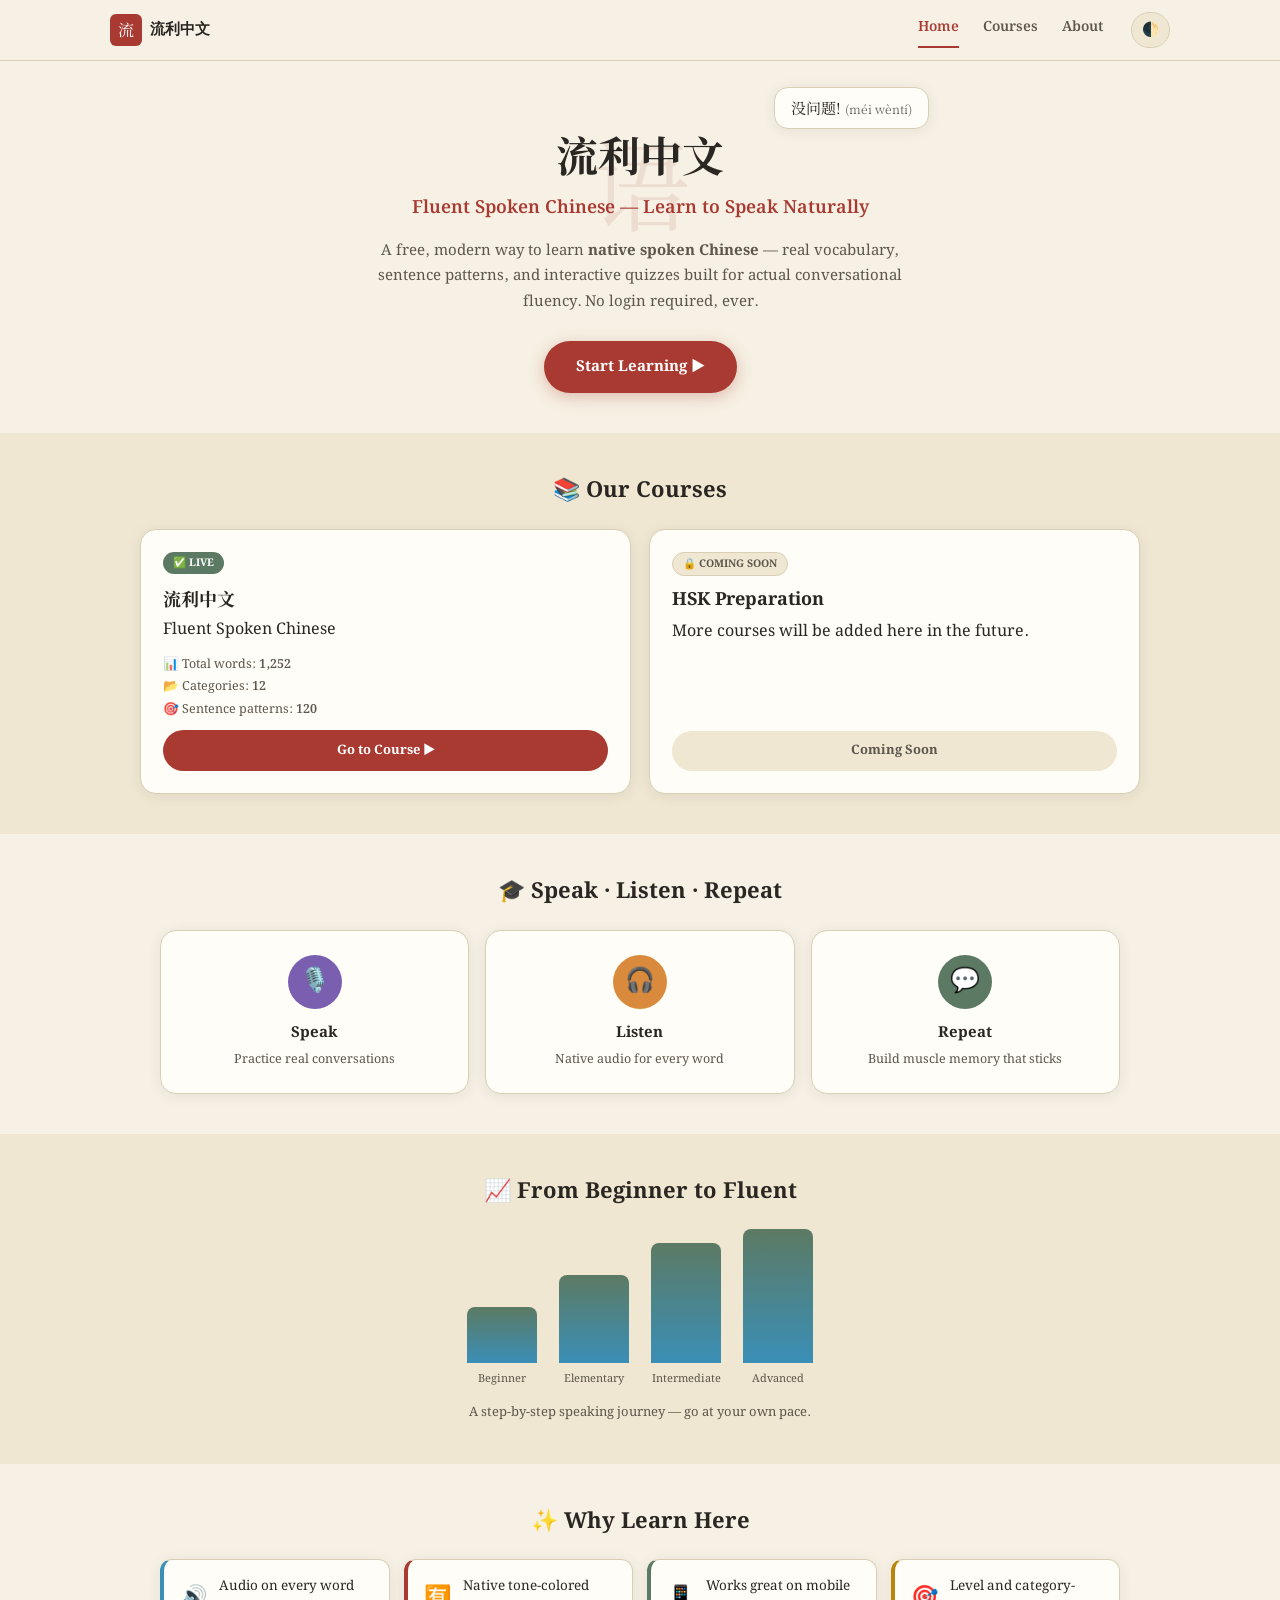
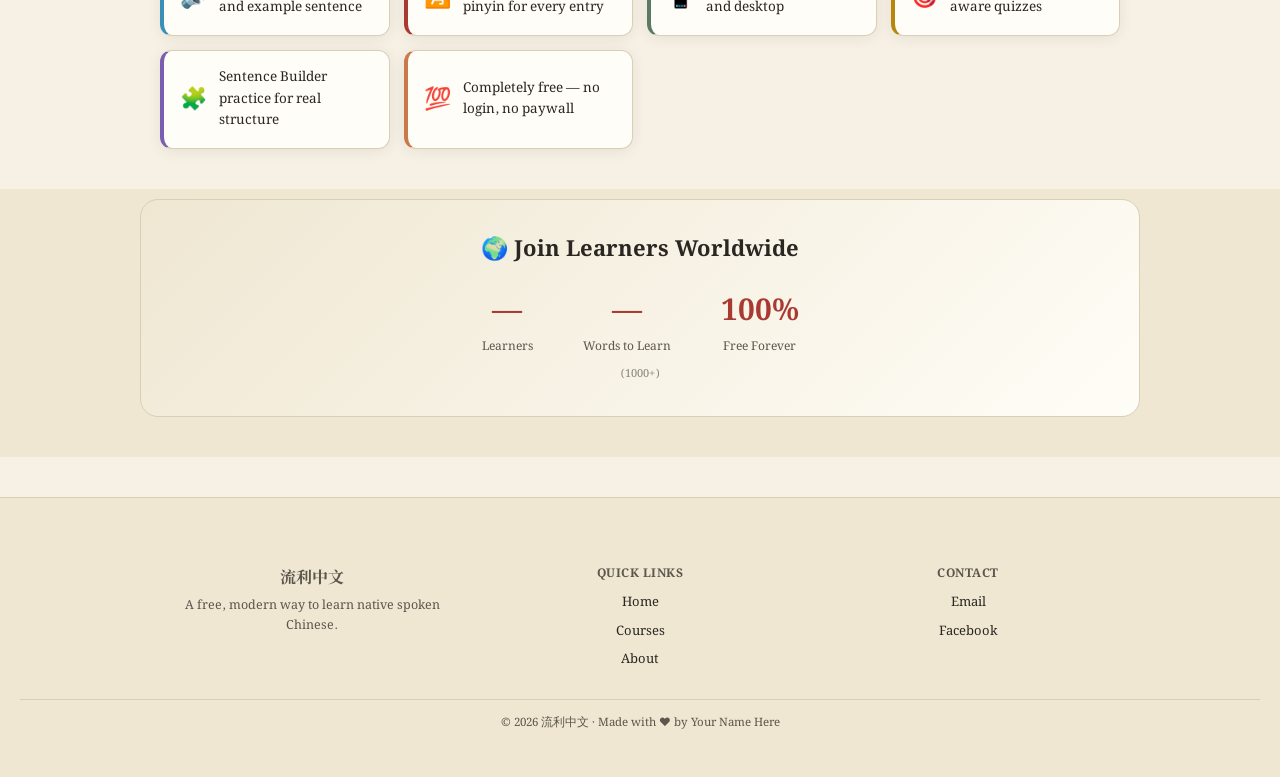
==== commit c7f5630e: "update aboutt section name and add some link" ====
--- a/index.html
+++ b/index.html
@@ -106,13 +106,13 @@
           <div><div class="sp-num">—</div><div class="sp-label">Words to Learn</div></div>
           <div><div class="sp-num">100%</div><div class="sp-label">Free Forever</div></div>
         </div>
-        <p class="sp-note">(Placeholder — update with real numbers as your community grows)</p>
+        <p class="sp-note">(1000+)</p>
       </div>
     </section>
   </div>
 
   <!-- ============ PAGE: ABOUT ============ -->
-  <div id="pageAbout" class="site-page" style="display:none;">
+ <div id="pageAbout" class="site-page" style="display:none;">
     <section class="about-hero-pro">
       <div class="about-hero-pro-inner">
         <div class="about-photo-wrap">
@@ -120,12 +120,16 @@
         </div>
         <div class="about-hero-text">
           <span class="about-kicker">👋 THE PERSON BEHIND 流利中文</span>
-          <h1>Your Name Here</h1>
+          <h1>Moshiul Alam (阿马)</h1>
           <p class="about-role">Creator &amp; Chinese Learner</p>
           <div class="about-links">
-            <a href="mailto:hello@example.com">✉️ Email</a>
-            <a href="#">📘 Facebook</a>
+            <a href="mdmoshiulalam66@gmail.com">✉️ Email</a>
+            <a href="https://www.facebook.com/share/1FTyPMf2ih/">📘 Facebook</a>
             <a href="#">▶️ YouTube</a>
+            <a href="https://www.instagram.com/moshiul_alam_ridoy?igsi=cWsxNTF4bHJ0M2d4">🅾 Instagram</a>
+            <a href="https://github.com/Moshiul-Alam1"></> github1</a>
+            <a href="https://github.com/MoshiulAlam0"></> git2hub</a>
+
           </div>
         </div>
       </div>
@@ -336,4 +340,4 @@
  
 </body>
 
-</html>+</html>
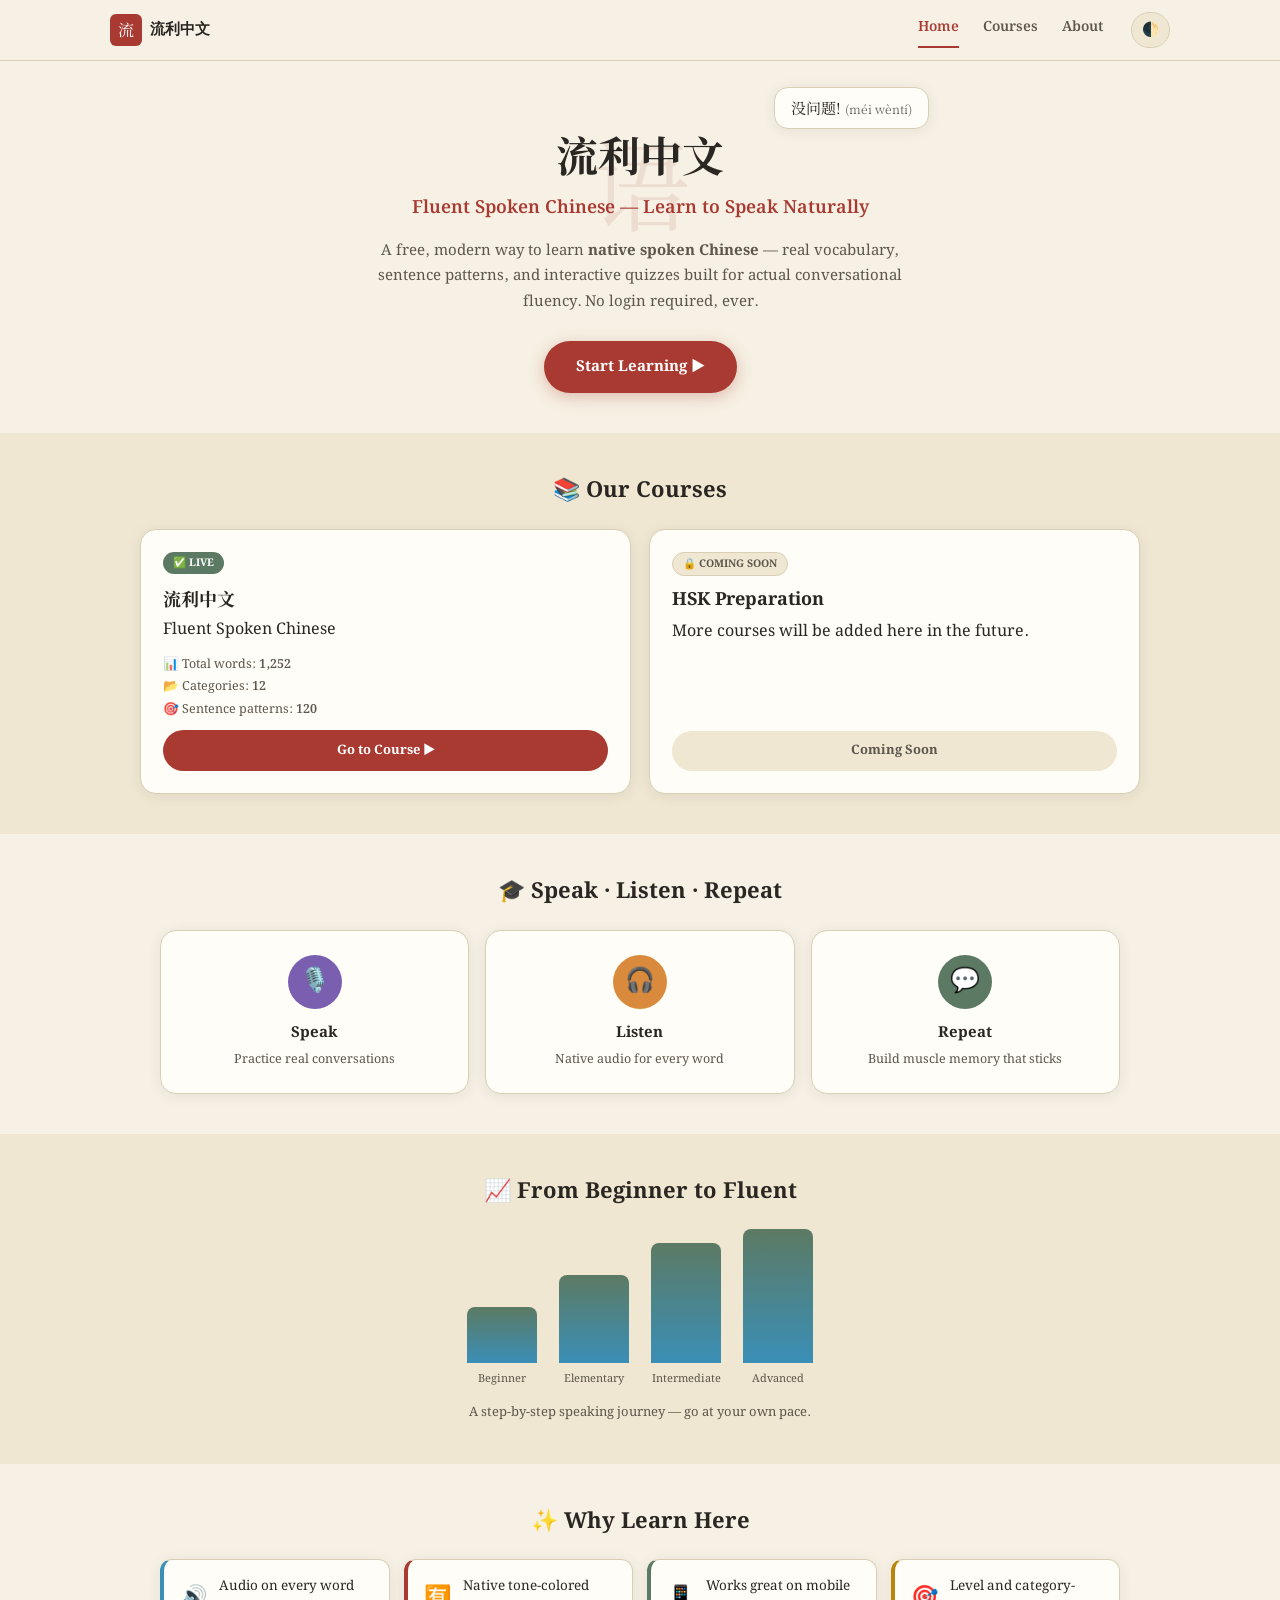
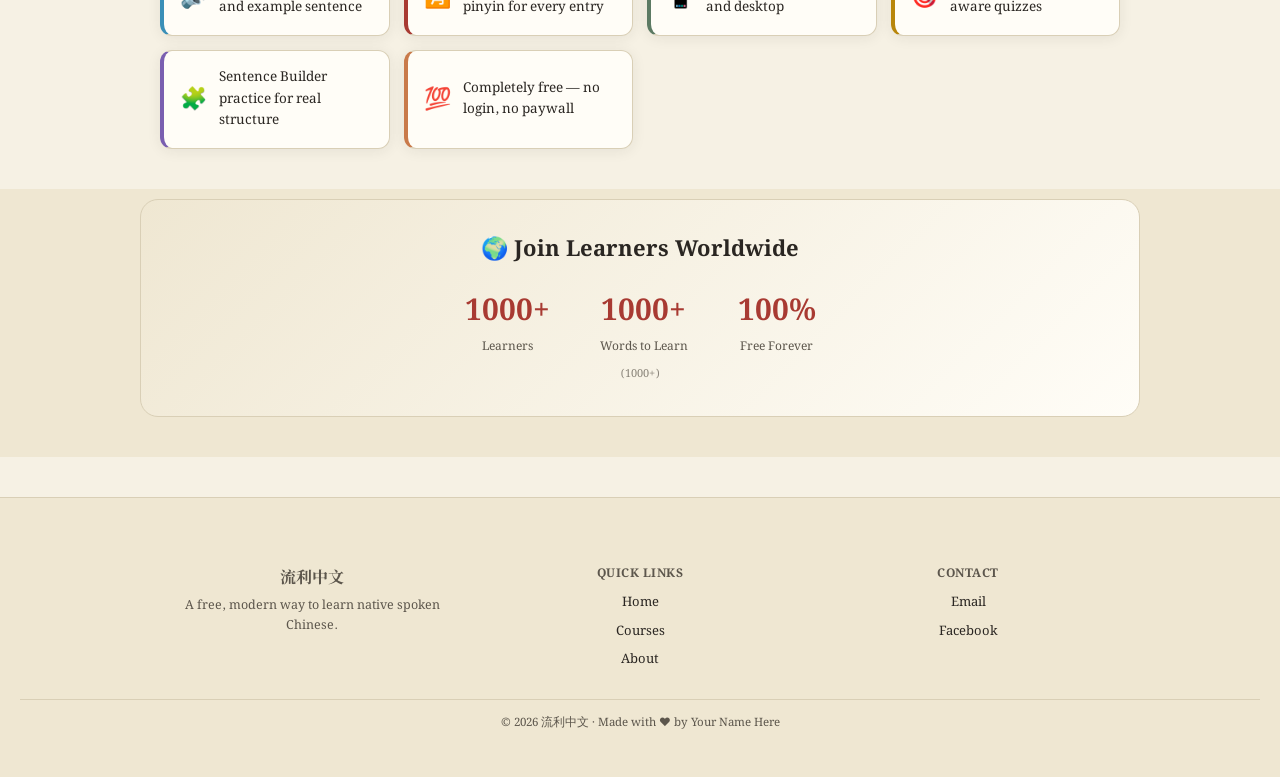
==== commit 34e75384: "Update learner and words count in social proof section" ====
--- a/index.html
+++ b/index.html
@@ -102,8 +102,8 @@
       <div class="social-proof-box fade-in-up">
         <h2 class="home-section-title">🌍 Join Learners Worldwide</h2>
         <div class="social-proof-grid">
-          <div><div class="sp-num">—</div><div class="sp-label">Learners</div></div>
-          <div><div class="sp-num">—</div><div class="sp-label">Words to Learn</div></div>
+          <div><div class="sp-num">1000+</div><div class="sp-label">Learners</div></div>
+          <div><div class="sp-num">1000+</div><div class="sp-label">Words to Learn</div></div>
           <div><div class="sp-num">100%</div><div class="sp-label">Free Forever</div></div>
         </div>
         <p class="sp-note">(1000+)</p>
@@ -123,13 +123,12 @@
           <h1>Moshiul Alam (阿马)</h1>
           <p class="about-role">Creator &amp; Chinese Learner</p>
           <div class="about-links">
-            <a href="mdmoshiulalam66@gmail.com">✉️ Email</a>
-            <a href="https://www.facebook.com/share/1FTyPMf2ih/">📘 Facebook</a>
-            <a href="#">▶️ YouTube</a>
-            <a href="https://www.instagram.com/moshiul_alam_ridoy?igsi=cWsxNTF4bHJ0M2d4">🅾 Instagram</a>
-            <a href="https://github.com/Moshiul-Alam1"></> github1</a>
-            <a href="https://github.com/MoshiulAlam0"></> git2hub</a>
-
+            <a href="mdmoshiulalam66@gmail.com" target ="_blank">✉️ Email</a>
+            <a href="https://www.facebook.com/share/1FTyPMf2ih/" target ="_blank">📘 Facebook</a>
+            <a href="#" target ="_blank">▶️ YouTube</a>
+            <a href="https://www.instagram.com/moshiul_alam_ridoy?igsi=cWsxNTF4bHJ0M2d4" target ="_blank">🅾 Instagram</a>
+            <a href="https://github.com/Moshiul-Alam1" target ="_blank">𖦥 gitHub1</a>
+            <a href="https://github.com/MoshiulAlam0" target ="_blank">𖦥 gitHub2</a>
           </div>
         </div>
       </div>
@@ -137,9 +136,8 @@
 
     <section class="about-body">
       <div class="about-card fade-in-up">
-        <h3>📖 My Story</h3>
-        <p>Hi! I'm the creator of 流利中文. I started learning Chinese myself and realized how hard it was to find resources focused on <em>real, native spoken Chinese</em> rather than textbook phrases — so I decided to build the course I wished I had.</p>
-        <p class="about-placeholder-note">(This is placeholder text — replace with your own story anytime.)</p>
+         <h3>📖 My Story</h3>
+         <p>Hi! I'm Moshiul (阿马). As a fellow Chinese learner, I experienced firsthand how challenging it is to transition from traditional textbook grammar to authentic, natural daily conversation. I created <em>流利中文</em> to bridge that gap — building an interactive, real-world spoken Chinese platform that I wished I had when I first started.</p>
       </div>
       <div class="about-card fade-in-up">
         <h3>🎯 Mission</h3>
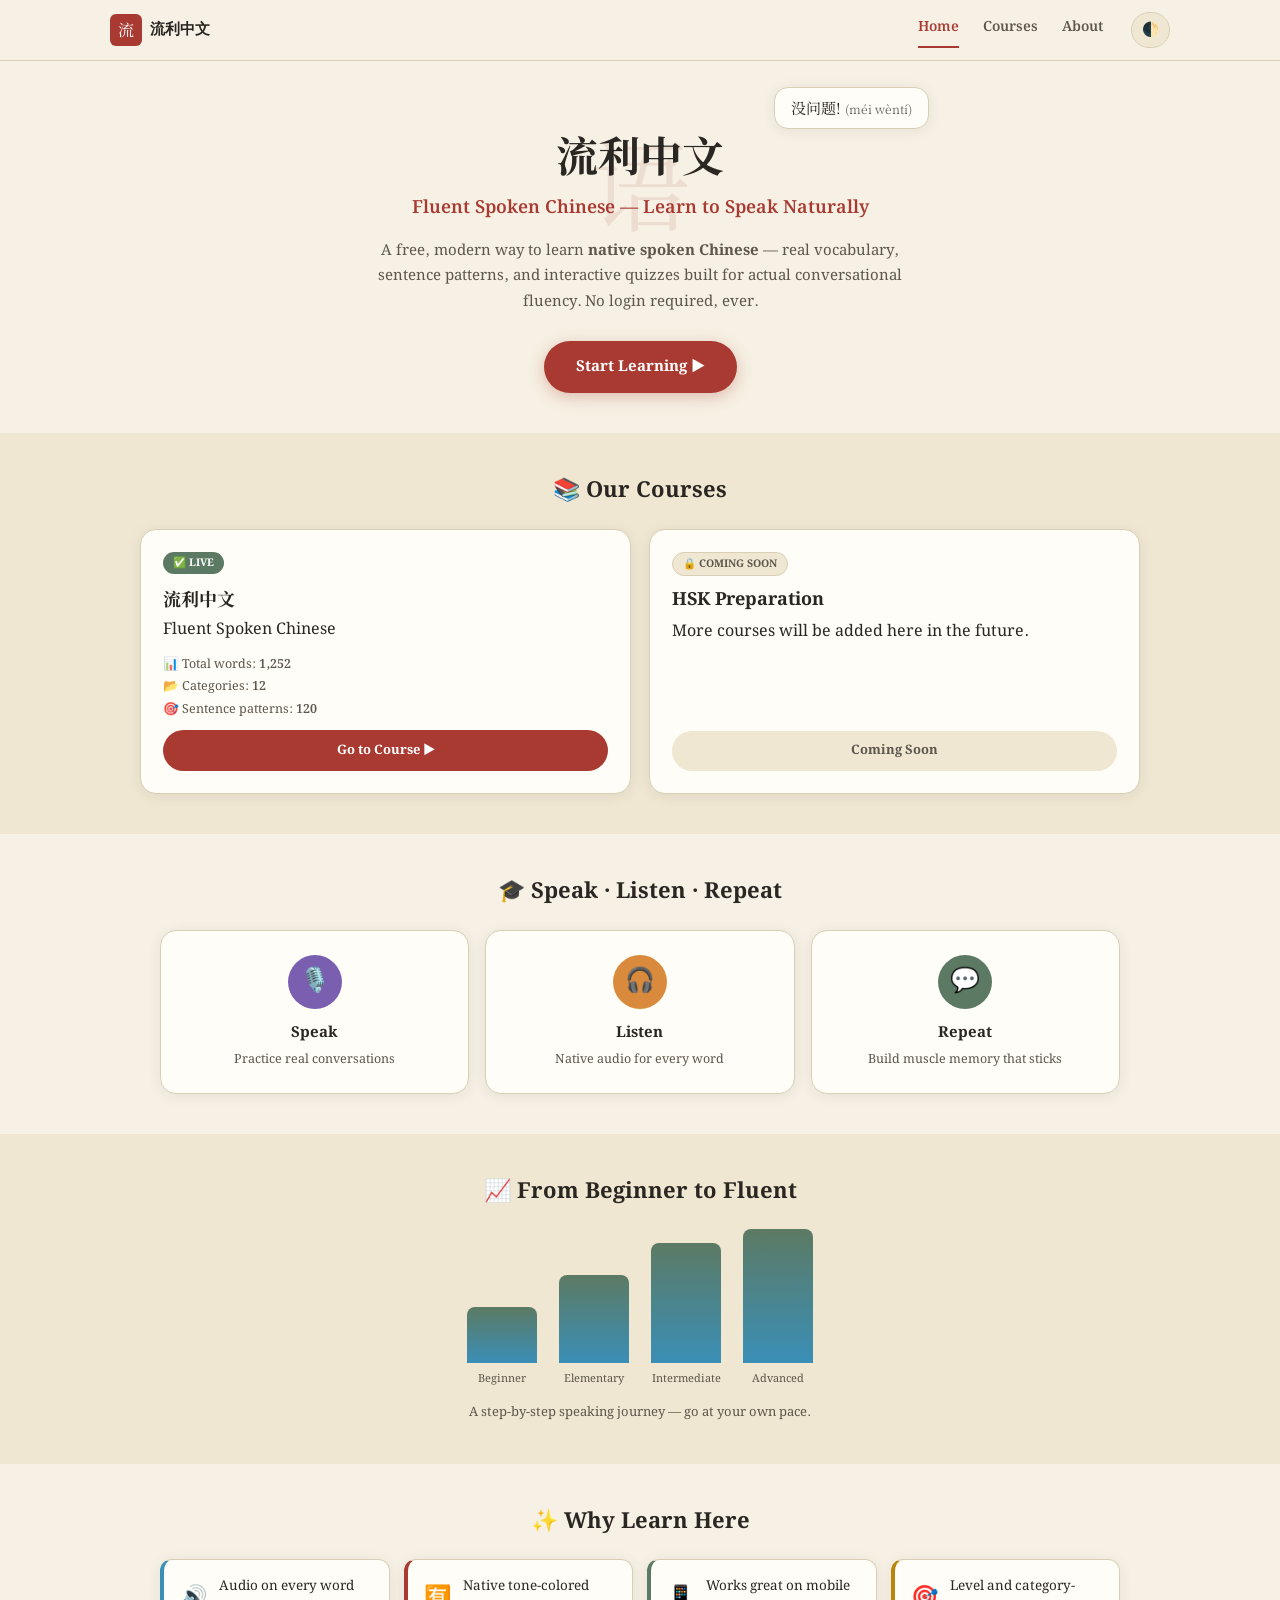
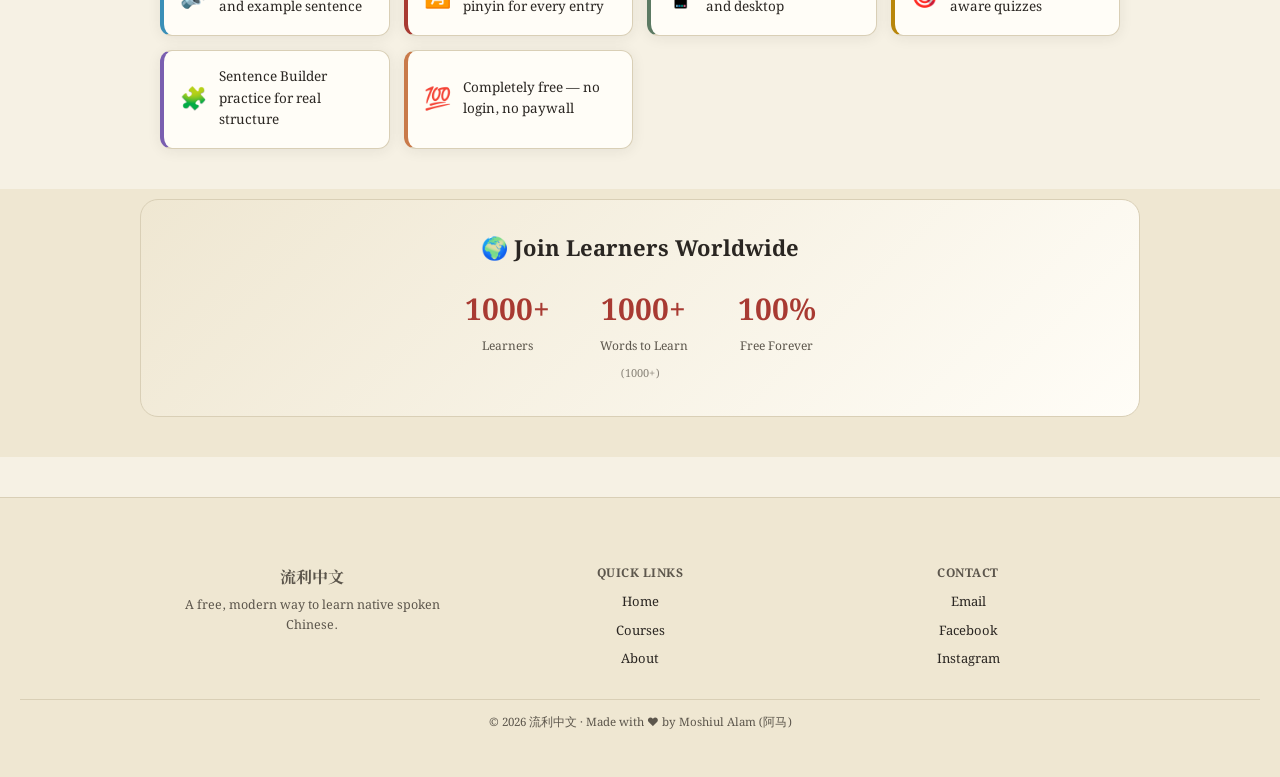
==== commit 6648bd75: "Update footer contact information and branding" ====
--- a/index.html
+++ b/index.html
@@ -257,7 +257,7 @@
   <button id="floatingQuizBtn" title="Quiz">🎯</button>
 
   </div> <!-- /#pageApp -->
-
+<!--===================================== footer ===========================    -->
   <footer class="site-footer">
     <div class="site-footer-inner">
       <div class="footer-col">
@@ -272,11 +272,12 @@
       </div>
       <div class="footer-col">
         <div class="footer-col-title">Contact</div>
-        <a href="mailto:hello@example.com">Email</a>
-        <a href="#">Facebook</a>
-      </div>
-    </div>
-    <div class="footer-bottom">© <span id="footerYear"></span> 流利中文 · Made with ❤️ by Your Name Here</div>
+        <a href="mailto:mdmoshiulalam66@gmail.com">Email</a>
+        <a href="https://www.facebook.com/share/1FTyPMf2ih/">Facebook</a>
+        <a href="https://www.instagram.com/moshiul_alam_ridoy?igsi=cWsxNTF4bHJ0M2d4">Instagram</a>
+      </div>
+    </div>
+    <div class="footer-bottom">© <span id="footerYear"></span> 流利中文 · Made with ❤️ by Moshiul Alam (阿马)</div>
   </footer>
 
   <div class="modal-overlay" id="quizModal">
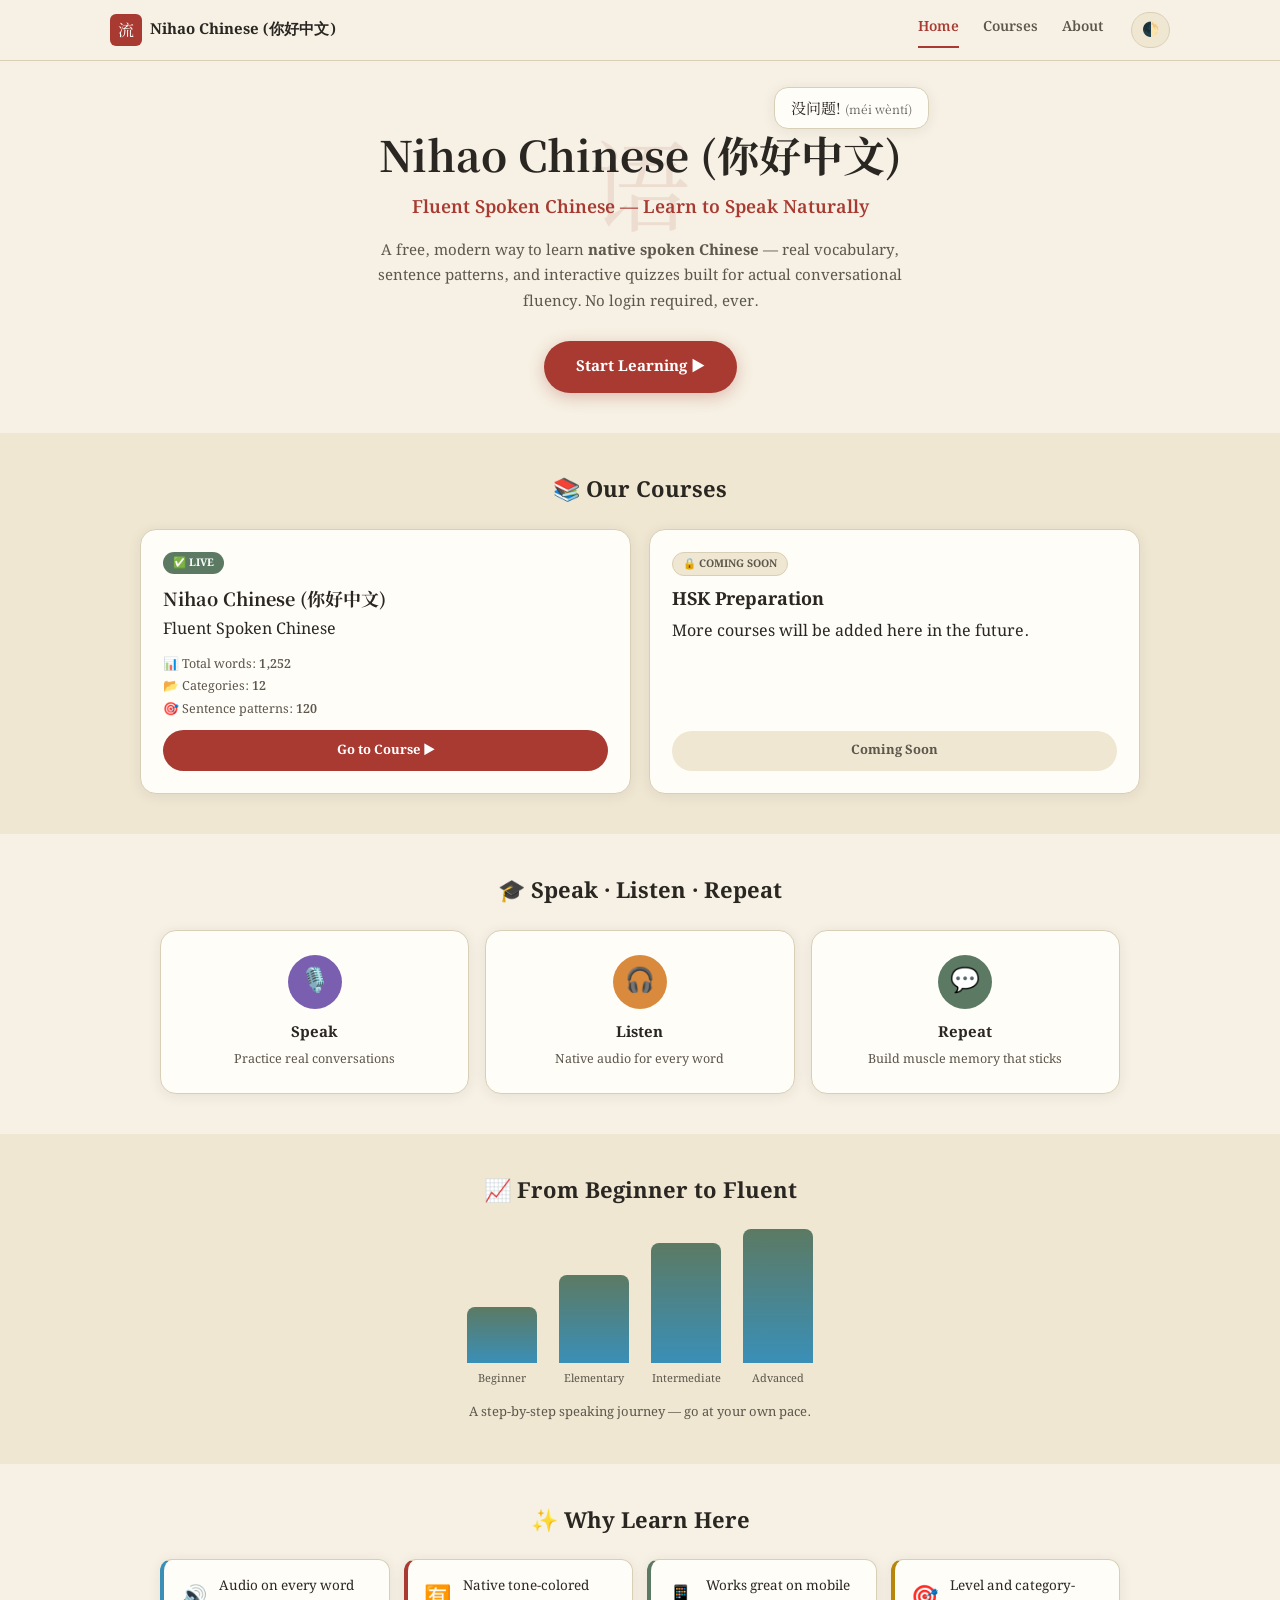
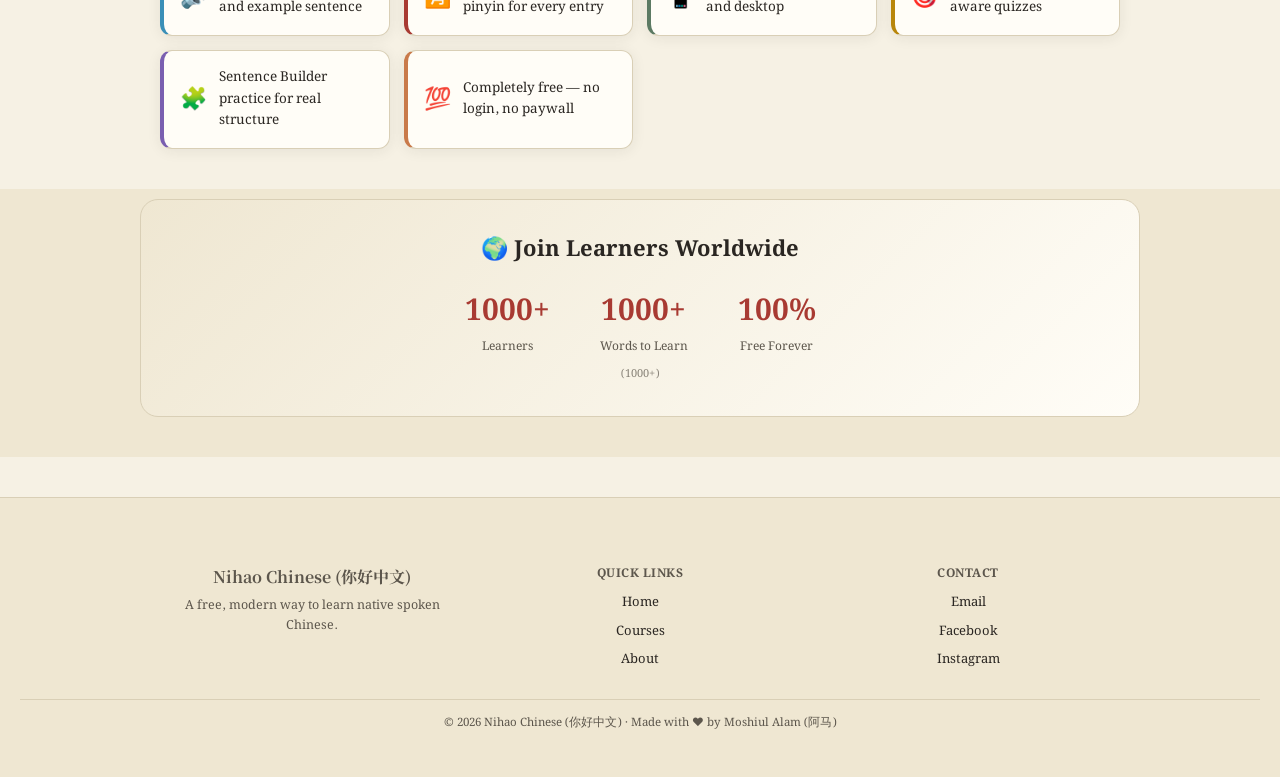
==== commit afad0a4a: "change the web site name "流利中文" to "Nihao Chinese (你好中文)"" ====
--- a/index.html
+++ b/index.html
@@ -4,10 +4,10 @@
 <head>
   <meta charset="UTF-8">
   <meta name="viewport" content="width=device-width, initial-scale=1.0">
-  <title>流利中文 · Fluent Spoken Chinese — Free Native Spoken Chinese Course</title>
+  <title>Nihao Chinese (你好中文) · Fluent Spoken Chinese — Free Native Spoken Chinese Course</title>
   <meta name="description" content="Learn native spoken Chinese for free — vocabulary, sentence patterns, and interactive quizzes designed for real conversational fluency. No login required.">
   <meta name="keywords" content="learn Chinese, spoken Chinese, Mandarin vocabulary, Chinese quiz, HSK, Chinese sentence patterns, free Chinese course">
-  <meta property="og:title" content="流利中文 · Fluent Spoken Chinese">
+  <meta property="og:title" content="Nihao Chinese (你好中文) · Fluent Spoken Chinese">
   <meta property="og:description" content="A free, modern way to learn native spoken Chinese — vocabulary, patterns, and quizzes.">
   <meta property="og:type" content="website">
   <link rel="icon" href="data:image/svg+xml,<svg xmlns=%22http://www.w3.org/2000/svg%22 viewBox=%220 0 100 100%22><text y=%22.9em%22 font-size=%2290%22>流</text></svg>">
@@ -26,7 +26,7 @@
     <div class="site-nav-inner">
       <a href="#" class="site-brand" data-nav="home">
         <span class="site-seal">流</span>
-        <span class="site-brand-text">流利中文</span>
+        <span class="site-brand-text">Nihao Chinese (你好中文)</span>
       </a>
       <button class="site-hamburger" id="siteHamburger" aria-label="Menu">☰</button>
       <div class="site-nav-links" id="siteNavLinks">
@@ -43,7 +43,7 @@
     <section class="home-hero">
       <div class="home-hero-brush zh">语</div>
       <div class="hero-bubbles" id="heroBubbles"></div>
-      <h1 class="home-hero-title zh">流利中文</h1>
+      <h1 class="home-hero-title zh">Nihao Chinese (你好中文)</h1>
       <p class="home-hero-sub">Fluent Spoken Chinese — Learn to Speak Naturally</p>
       <p class="home-hero-desc">A free, modern way to learn <strong>native spoken Chinese</strong> — real vocabulary, sentence patterns, and interactive quizzes built for actual conversational fluency. No login required, ever.</p>
       <button class="home-cta-btn" data-nav="courses">Start Learning ▶</button>
@@ -119,7 +119,7 @@
           <img class="about-photo" src="[data-uri]" alt="Creator photo">
         </div>
         <div class="about-hero-text">
-          <span class="about-kicker">👋 THE PERSON BEHIND 流利中文</span>
+          <span class="about-kicker">👋 THE PERSON BEHIND Nihao Chinese (你好中文)</span>
           <h1>Moshiul Alam (阿马)</h1>
           <p class="about-role">Creator &amp; Chinese Learner</p>
           <div class="about-links">
@@ -137,7 +137,7 @@
     <section class="about-body">
       <div class="about-card fade-in-up">
          <h3>📖 My Story</h3>
-         <p>Hi! I'm Moshiul (阿马). As a fellow Chinese learner, I experienced firsthand how challenging it is to transition from traditional textbook grammar to authentic, natural daily conversation. I created <em>流利中文</em> to bridge that gap — building an interactive, real-world spoken Chinese platform that I wished I had when I first started.</p>
+         <p>Hi! I'm Moshiul (阿马). As a fellow Chinese learner, I experienced firsthand how challenging it is to transition from traditional textbook grammar to authentic, natural daily conversation. I created <em>Nihao Chinese (你好中文)</em> to bridge that gap — building an interactive, real-world spoken Chinese platform that I wished I had when I first started.</p>
       </div>
       <div class="about-card fade-in-up">
         <h3>🎯 Mission</h3>
@@ -185,7 +185,7 @@
     <div class="brand">
       <button class="pill-btn" id="menuToggle" style="display:none; padding:7px 10px;" aria-label="Menu">☰</button>
       <div class="seal">流</div>
-      <h1>流利中文 <span data-lang-el="bn">ফ্লুয়েন্ট স্পোকেন চাইনিজ · ডেমো</span><span data-lang-el="en">Fluent Spoken
+      <h1>Nihao Chinese (你好中文) <span data-lang-el="bn">ফ্লুয়েন্ট স্পোকেন চাইনিজ · ডেমো</span><span data-lang-el="en">Fluent Spoken
           Chinese · Demo</span></h1>
     </div>
     <div class="header-controls">
@@ -261,7 +261,7 @@
   <footer class="site-footer">
     <div class="site-footer-inner">
       <div class="footer-col">
-        <div class="footer-brand zh">流利中文</div>
+        <div class="footer-brand zh">Nihao Chinese (你好中文)</div>
         <p>A free, modern way to learn native spoken Chinese.</p>
       </div>
       <div class="footer-col">
@@ -277,7 +277,7 @@
         <a href="https://www.instagram.com/moshiul_alam_ridoy?igsi=cWsxNTF4bHJ0M2d4">Instagram</a>
       </div>
     </div>
-    <div class="footer-bottom">© <span id="footerYear"></span> 流利中文 · Made with ❤️ by Moshiul Alam (阿马)</div>
+    <div class="footer-bottom">© <span id="footerYear"></span> Nihao Chinese (你好中文) · Made with ❤️ by Moshiul Alam (阿马)</div>
   </footer>
 
   <div class="modal-overlay" id="quizModal">
